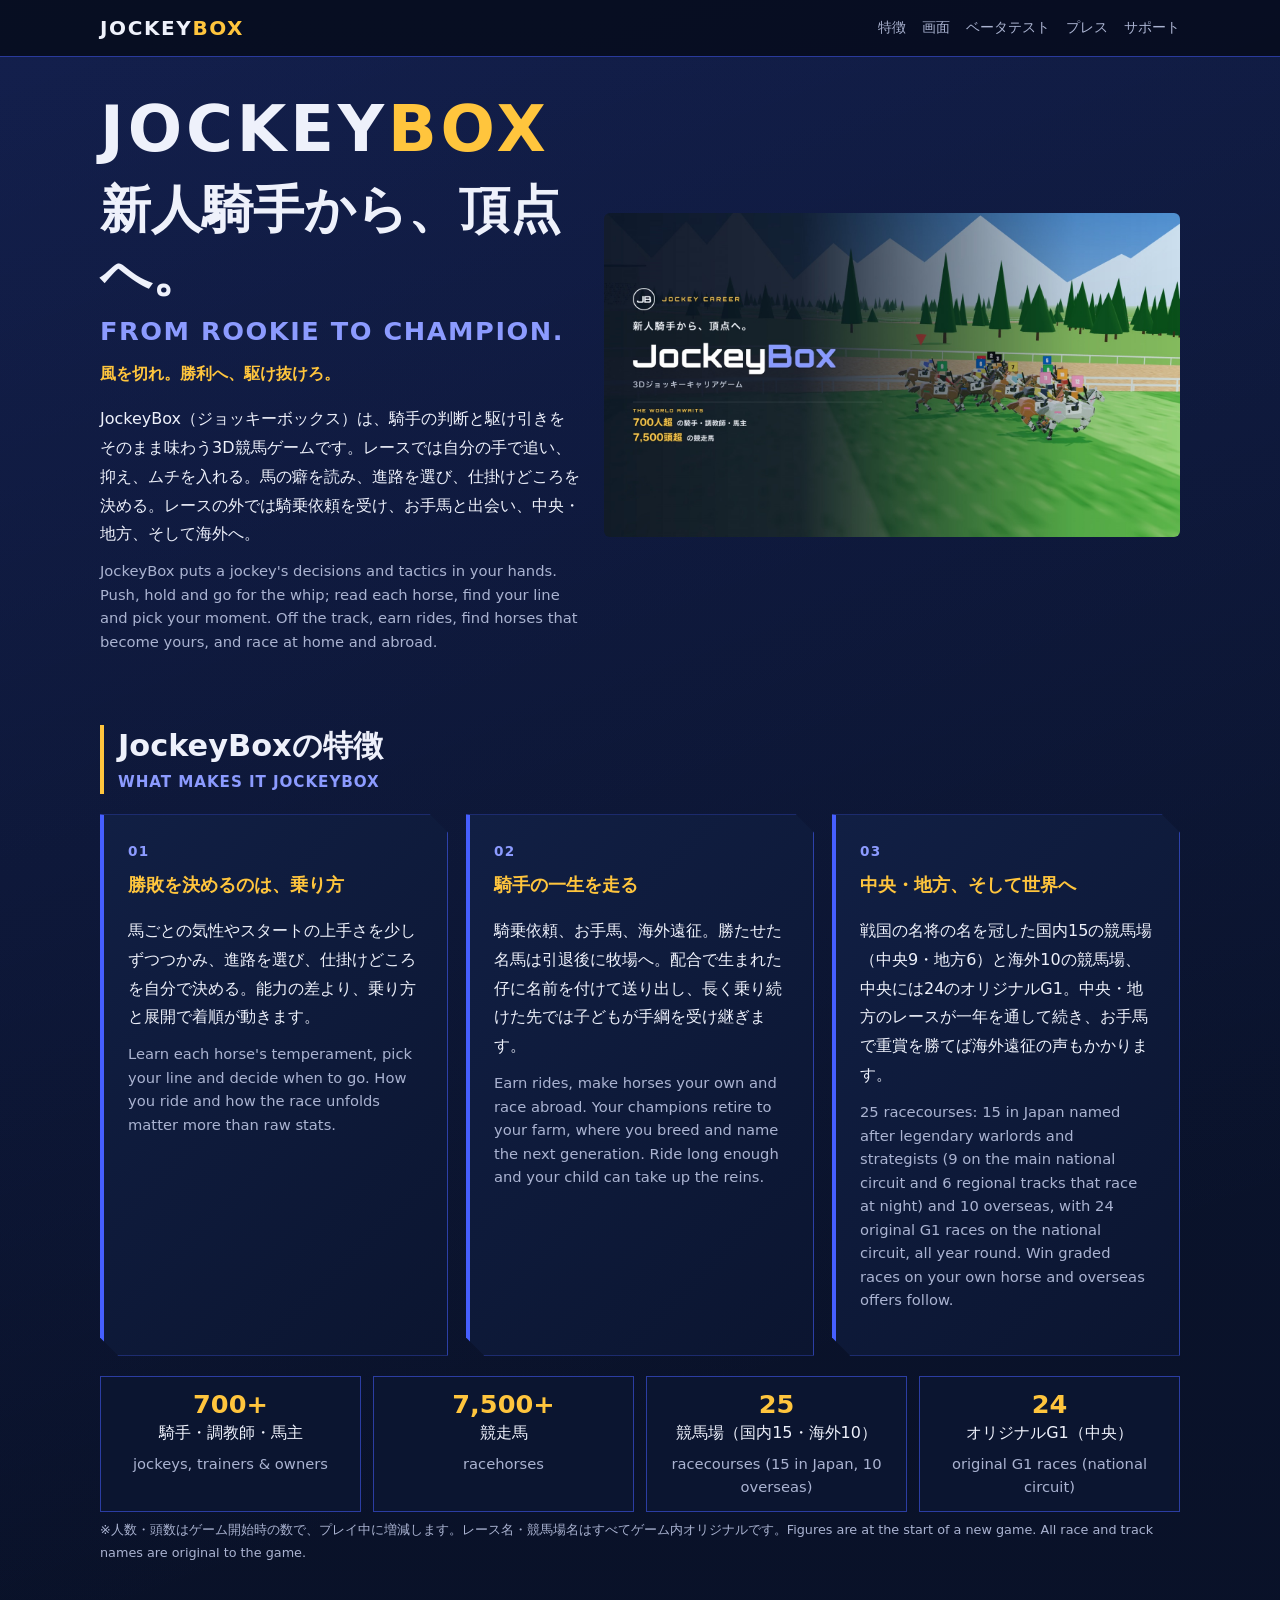
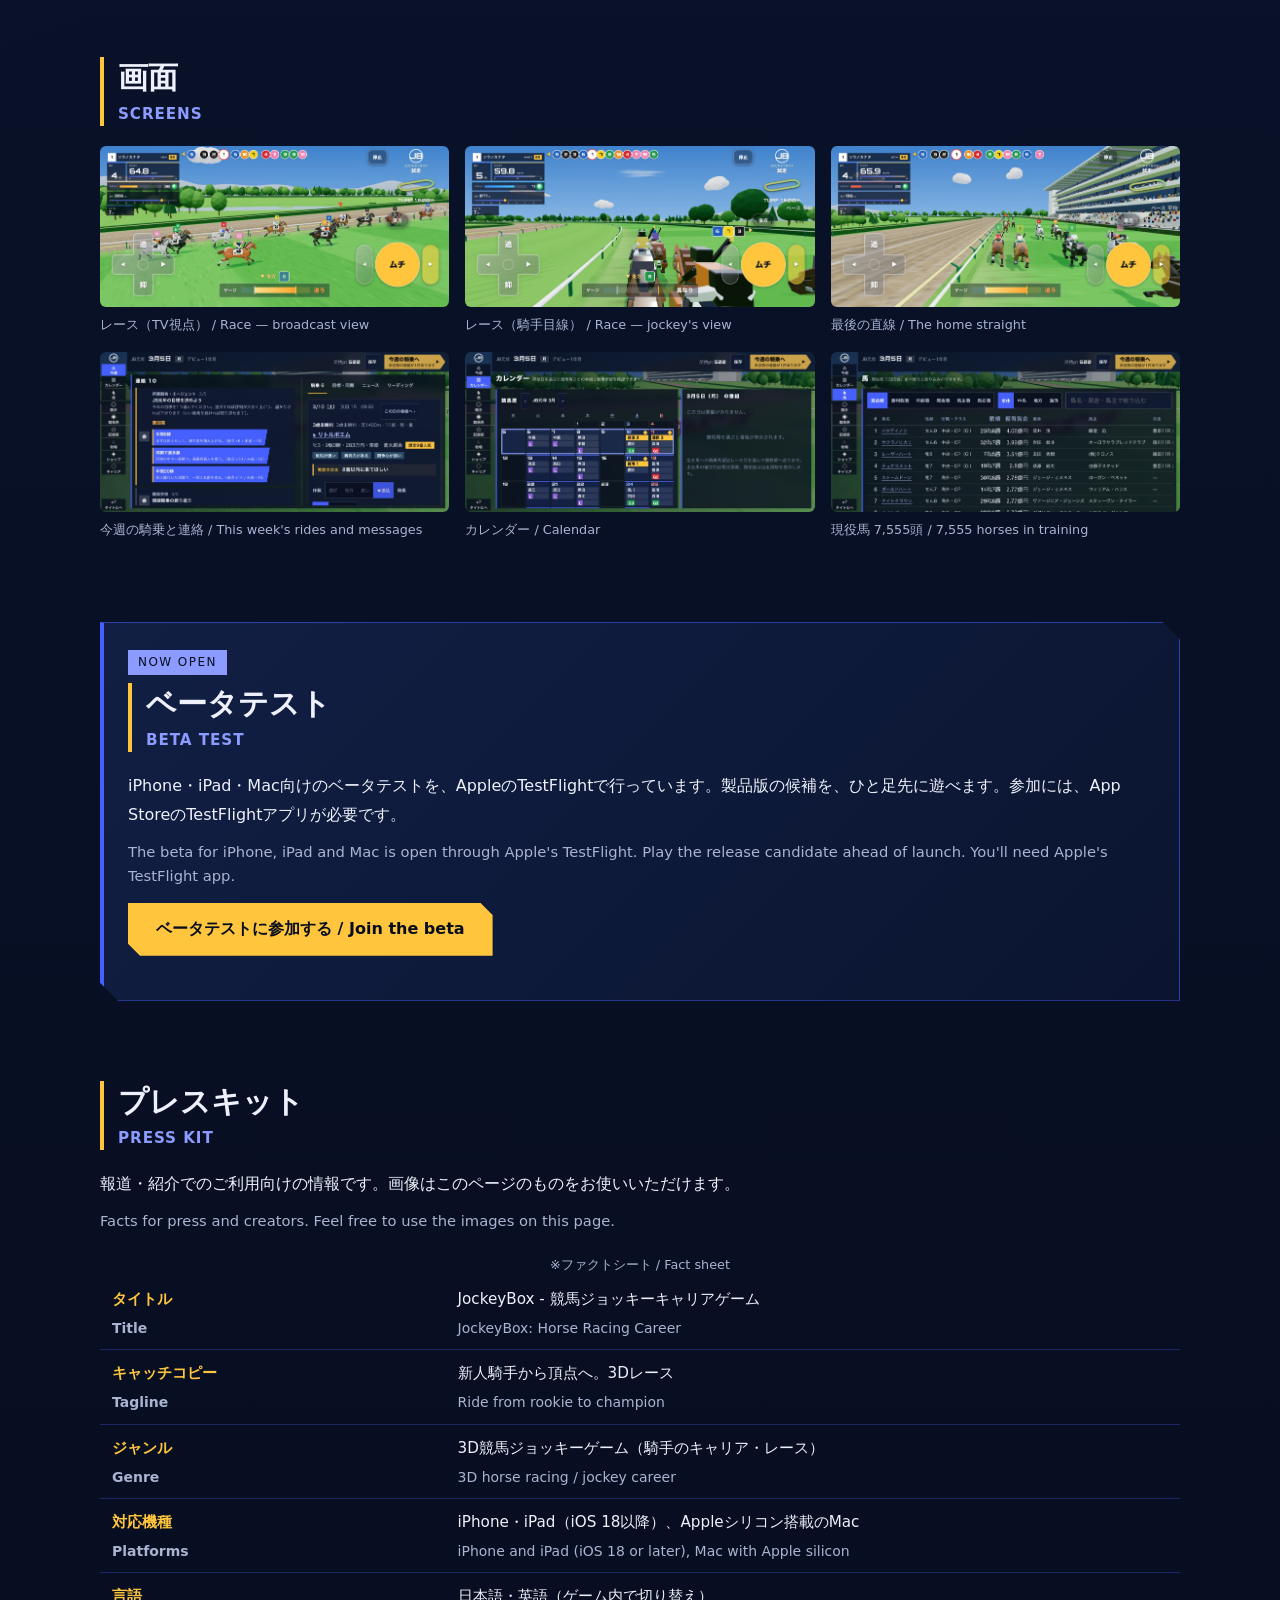
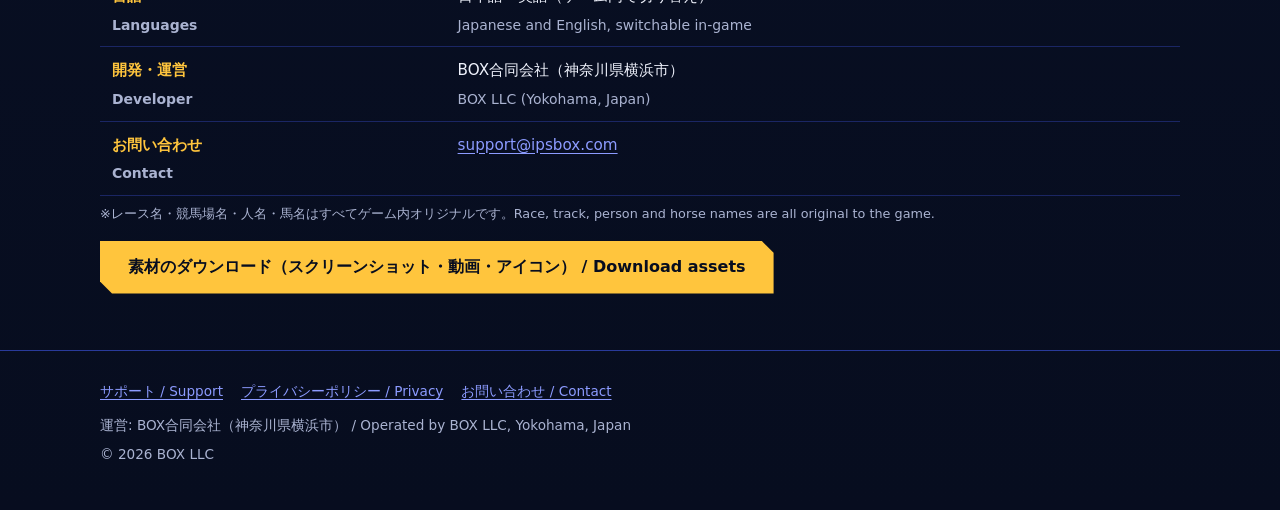
==== index.html @ 9fdb8ea8 "Top page: venue and G1 counts as on the press kit (15 in Japan + 10 overseas, 24 national G1), stats" ====
<!doctype html>
<html lang="ja">
<head>
<meta charset="utf-8">
<meta name="viewport" content="width=device-width, initial-scale=1">
<title>JockeyBox - 競馬ジョッキーキャリアゲーム｜新人騎手から頂点へ。</title>
<meta name="description" content="追う、抑える、ムチを入れる。騎手の判断と駆け引きをそのまま味わう3D競馬ジョッキーゲーム「JockeyBox」。中央・地方、そして海外へ。iPhone・iPad・Mac対応。">
<link rel="canonical" href="https://ipsbox-io.github.io/jockeybox-pages/">
<meta name="theme-color" content="#070d1f">
<link rel="icon" href="assets/icons/favicon.svg" type="image/svg+xml">
<!-- <link rel="apple-touch-icon" href="assets/icons/apple-touch-icon.png"> ← 180×180 を置いたらコメントを外す -->
<meta property="og:type" content="website">
<meta property="og:site_name" content="JockeyBox">
<meta property="og:title" content="JockeyBox - 新人騎手から、頂点へ。">
<meta property="og:description" content="追う、抑える、ムチを入れる。騎手の判断と駆け引きをそのまま味わう3D競馬ジョッキーゲーム。iPhone・iPad・Mac対応。">
<meta property="og:url" content="https://ipsbox-io.github.io/jockeybox-pages/">
<meta property="og:image" content="https://ipsbox-io.github.io/jockeybox-pages/assets/og/og-image.jpg">
<meta property="og:image:width" content="1200">
<meta property="og:image:height" content="630">
<meta property="og:image:alt" content="JockeyBox のロゴとレース画面">
<meta property="og:locale" content="ja_JP">
<meta property="og:locale:alternate" content="en_US">
<meta name="twitter:card" content="summary_large_image">
<link rel="stylesheet" href="assets/css/site.css">
</head>
<body>
<a class="skip" href="#main">本文へ / Skip to content</a>

<header class="site-header">
  <div class="wrap">
    <a class="brand" href="./">JOCKEY<span>BOX</span></a>
    <nav class="nav" aria-label="サイト内 / Site">
      <a href="#features">特徴</a>
      <a href="#screens">画面</a>
      <a href="#beta">ベータテスト</a>
      <a href="#press">プレス</a>
      <a href="support/">サポート</a>
    </nav>
  </div>
</header>

<main id="main">

<section class="hero" aria-labelledby="hero-title">
  <div class="wrap hero-grid">
    <div>
      <p class="logo" aria-hidden="true">JOCKEY<span>BOX</span></p>
      <h1 id="hero-title">新人騎手から、頂点へ。<span class="en">From rookie to champion.</span></h1>
      <p class="sub">風を切れ。勝利へ、駆け抜けろ。</p>
      <p class="lead">JockeyBox（ジョッキーボックス）は、騎手の判断と駆け引きをそのまま味わう3D競馬ゲームです。レースでは自分の手で追い、抑え、ムチを入れる。馬の癖を読み、進路を選び、仕掛けどころを決める。レースの外では騎乗依頼を受け、お手馬と出会い、中央・地方、そして海外へ。</p>
      <p class="lead en" lang="en">JockeyBox puts a jockey's decisions and tactics in your hands. Push, hold and go for the whip; read each horse, find your line and pick your moment. Off the track, earn rides, find horses that become yours, and race at home and abroad.</p>
    </div>
    <figure>
      <img src="assets/images/hero.jpg" alt="JockeyBox のロゴと、馬群がコーナーを回るレース画面" width="1600" height="900" style="width:100%;height:auto;display:block;border-radius:6px">
    </figure>
  </div>
</section>

<section id="features" aria-labelledby="features-title">
  <div class="wrap">
    <h2 id="features-title">JockeyBoxの特徴<span class="en">What makes it JockeyBox</span></h2>
    <div class="features">
      <article class="plate">
        <span class="num">01</span>
        <h3>勝敗を決めるのは、乗り方</h3>
        <p>馬ごとの気性やスタートの上手さを少しずつつかみ、進路を選び、仕掛けどころを自分で決める。能力の差より、乗り方と展開で着順が動きます。</p>
        <p class="en" lang="en">Learn each horse's temperament, pick your line and decide when to go. How you ride and how the race unfolds matter more than raw stats.</p>
      </article>
      <article class="plate">
        <span class="num">02</span>
        <h3>騎手の一生を走る</h3>
        <p>騎乗依頼、お手馬、海外遠征。勝たせた名馬は引退後に牧場へ。配合で生まれた仔に名前を付けて送り出し、長く乗り続けた先では子どもが手綱を受け継ぎます。</p>
        <p class="en" lang="en">Earn rides, make horses your own and race abroad. Your champions retire to your farm, where you breed and name the next generation. Ride long enough and your child can take up the reins.</p>
      </article>
      <article class="plate">
        <span class="num">03</span>
        <h3>中央・地方、そして世界へ</h3>
        <p>戦国の名将の名を冠した国内15の競馬場（中央9・地方6）と海外10の競馬場、中央には24のオリジナルG1。中央・地方のレースが一年を通して続き、お手馬で重賞を勝てば海外遠征の声もかかります。</p>
        <p class="en" lang="en">25 racecourses: 15 in Japan named after legendary warlords and strategists (9 on the main national circuit and 6 regional tracks that race at night) and 10 overseas, with 24 original G1 races on the national circuit, all year round. Win graded races on your own horse and overseas offers follow.</p>
      </article>
    </div>
    <ul class="stats" aria-label="ゲーム開始時の世界の規模 / Starting world size">
      <li><b>700+</b>騎手・調教師・馬主<small class="en" lang="en">jockeys, trainers &amp; owners</small></li>
      <li><b>7,500+</b>競走馬<small class="en" lang="en">racehorses</small></li>
      <li><b>25</b>競馬場（国内15・海外10）<small class="en" lang="en">racecourses (15 in Japan, 10 overseas)</small></li>
      <li><b>24</b>オリジナルG1（中央）<small class="en" lang="en">original G1 races (national circuit)</small></li>
    </ul>
    <p class="dev-note">人数・頭数はゲーム開始時の数で、プレイ中に増減します。レース名・競馬場名はすべてゲーム内オリジナルです。<span lang="en">Figures are at the start of a new game. All race and track names are original to the game.</span></p>
  </div>
</section>

<section id="screens" aria-labelledby="screens-title">
  <div class="wrap">
    <h2 id="screens-title">画面<span class="en">Screens</span></h2>
    <div class="shots">
      <figure>
        <img src="assets/images/screenshots/01-race-tv.jpg" alt="レース（TV視点）" loading="lazy" width="1434" height="660" style="width:100%;height:auto;display:block;border-radius:6px">
        <figcaption>レース（TV視点）<span lang="en"> / Race — broadcast view</span></figcaption>
      </figure>
      <figure>
        <img src="assets/images/screenshots/02-race-pov.jpg" alt="レース（騎手目線）" loading="lazy" width="1434" height="660" style="width:100%;height:auto;display:block;border-radius:6px">
        <figcaption>レース（騎手目線）<span lang="en"> / Race — jockey's view</span></figcaption>
      </figure>
      <figure>
        <img src="assets/images/screenshots/03-straight.jpg" alt="最後の直線" loading="lazy" width="1434" height="660" style="width:100%;height:auto;display:block;border-radius:6px">
        <figcaption>最後の直線<span lang="en"> / The home straight</span></figcaption>
      </figure>
      <figure>
        <img src="assets/images/screenshots/04-home.jpg" alt="今週の騎乗と連絡" loading="lazy" width="1434" height="660" style="width:100%;height:auto;display:block;border-radius:6px">
        <figcaption>今週の騎乗と連絡<span lang="en"> / This week's rides and messages</span></figcaption>
      </figure>
      <figure>
        <img src="assets/images/screenshots/05-calendar.jpg" alt="カレンダー" loading="lazy" width="1434" height="660" style="width:100%;height:auto;display:block;border-radius:6px">
        <figcaption>カレンダー<span lang="en"> / Calendar</span></figcaption>
      </figure>
      <figure>
        <img src="assets/images/screenshots/06-horses.jpg" alt="現役馬 7,555頭" loading="lazy" width="1434" height="660" style="width:100%;height:auto;display:block;border-radius:6px">
        <figcaption>現役馬 7,555頭<span lang="en"> / 7,555 horses in training</span></figcaption>
      </figure>
    </div>
  </div>
</section>

<section id="beta" aria-labelledby="beta-title">
  <div class="wrap">
    <div class="plate">
      <span class="status">NOW OPEN</span>
      <h2 id="beta-title">ベータテスト<span class="en">Beta test</span></h2>
      <p>iPhone・iPad・Mac向けのベータテストを、AppleのTestFlightで行っています。製品版の候補を、ひと足先に遊べます。参加には、App StoreのTestFlightアプリが必要です。</p>
      <p class="en" lang="en">The beta for iPhone, iPad and Mac is open through Apple's TestFlight. Play the release candidate ahead of launch. You'll need Apple's TestFlight app.</p>
      <p><a class="btn" href="https://testflight.apple.com/join/hPemapZt">ベータテストに参加する / Join the beta</a></p>
    </div>
  </div>
</section>

<section id="press" aria-labelledby="press-title">
  <div class="wrap">
    <h2 id="press-title">プレスキット<span class="en">Press kit</span></h2>
    <p>報道・紹介でのご利用向けの情報です。画像はこのページのものをお使いいただけます。</p>
    <p class="en" lang="en">Facts for press and creators. Feel free to use the images on this page.</p>

    <div class="table-wrap">
      <table>
        <caption class="dev-note">ファクトシート / Fact sheet</caption>
        <tbody>
          <tr><th scope="row">タイトル<span class="en" lang="en">Title</span></th><td>JockeyBox - 競馬ジョッキーキャリアゲーム<span class="en" lang="en">JockeyBox: Horse Racing Career</span></td></tr>
          <tr><th scope="row">キャッチコピー<span class="en" lang="en">Tagline</span></th><td>新人騎手から頂点へ。3Dレース<span class="en" lang="en">Ride from rookie to champion</span></td></tr>
          <tr><th scope="row">ジャンル<span class="en" lang="en">Genre</span></th><td>3D競馬ジョッキーゲーム（騎手のキャリア・レース）<span class="en" lang="en">3D horse racing / jockey career</span></td></tr>
          <tr><th scope="row">対応機種<span class="en" lang="en">Platforms</span></th><td>iPhone・iPad（iOS 18以降）、Appleシリコン搭載のMac<span class="en" lang="en">iPhone and iPad (iOS 18 or later), Mac with Apple silicon</span></td></tr>
          <tr><th scope="row">言語<span class="en" lang="en">Languages</span></th><td>日本語・英語（ゲーム内で切り替え）<span class="en" lang="en">Japanese and English, switchable in-game</span></td></tr>
          <tr><th scope="row">開発・運営<span class="en" lang="en">Developer</span></th><td>BOX合同会社（神奈川県横浜市）<span class="en" lang="en">BOX LLC (Yokohama, Japan)</span></td></tr>
          <tr><th scope="row">お問い合わせ<span class="en" lang="en">Contact</span></th><td><a href="mailto:support@ipsbox.com">support@ipsbox.com</a></td></tr>
        </tbody>
      </table>
    </div>

    <p class="dev-note">レース名・競馬場名・人名・馬名はすべてゲーム内オリジナルです。<span lang="en">Race, track, person and horse names are all original to the game.</span></p>
    <p><a class="btn" href="press/">素材のダウンロード（スクリーンショット・動画・アイコン） / Download assets</a></p>
  </div>
</section>

</main>

<footer class="site-footer">
  <div class="wrap">
    <nav aria-label="フッター / Footer">
      <a href="support/">サポート / Support</a>
      <a href="privacy/">プライバシーポリシー / Privacy</a>
      <a href="mailto:support@ipsbox.com">お問い合わせ / Contact</a>
    </nav>
    <p>運営: BOX合同会社（神奈川県横浜市） / Operated by BOX LLC, Yokohama, Japan</p>
    <p>© 2026 BOX LLC</p>
  </div>
</footer>
</body>
</html>
---- assets/css/site.css ----
/* JockeyBox site — 共通CSS
   見た目: BB feedback-jockeybox-unified-look（紺の斜め切りプレート／BOX Blue #465FFF／金 #FFC53D／数字は Orbitron／背景は実際の3Dレース画面）
   外部フォント・CDNは使わない。Orbitron は端末に入っていれば使い、無ければ下のフォールバック。
   ※自前でフォントを配信する場合は assets/fonts/ に置き、下の @font-face に url() を足す（assets/README.md 参照）。 */

@font-face {
  font-family: "JB Orbitron";
  src: local("Orbitron"), local("Orbitron-Bold");
  font-weight: 400 900;
  font-display: swap;
}

:root {
  --navy-950: #070d1f;
  --navy-900: #0b1530;
  --navy-800: #111f44;
  --navy-700: #1a2b5c;
  --blue: #465fff;
  --blue-soft: #8c9bff;
  --gold: #ffc53d;
  --gold-deep: #e0a512;
  --text: #eef1fb;
  --muted: #aab3d1;
  --line: rgba(70, 95, 255, 0.55);
  --cut: 18px;
  --radius: 4px;
  --max: 1080px;
  --font-body: system-ui, -apple-system, "Hiragino Sans", "Hiragino Kaku Gothic ProN", "Noto Sans JP", "Yu Gothic", Meiryo, sans-serif;
  --font-num: "JB Orbitron", "Orbitron", "Eurostile", "Bank Gothic", var(--font-body);
}

* { box-sizing: border-box; }

html { -webkit-text-size-adjust: 100%; scroll-behavior: smooth; }

body {
  margin: 0;
  background: var(--navy-950);
  background-image:
    linear-gradient(160deg, rgba(70, 95, 255, 0.14), transparent 40%),
    linear-gradient(0deg, var(--navy-950), var(--navy-900));
  color: var(--text);
  font-family: var(--font-body);
  font-size: 16px;
  line-height: 1.8;
}

img, video { max-width: 100%; height: auto; display: block; }

a { color: var(--blue-soft); text-underline-offset: 3px; }
a:hover { color: var(--gold); }
a:focus-visible, .btn:focus-visible { outline: 3px solid var(--gold); outline-offset: 3px; }

.skip { position: absolute; left: -9999px; top: 0; }
.skip:focus { left: 8px; top: 8px; z-index: 10; background: var(--gold); color: var(--navy-950); padding: 6px 12px; }

.wrap { width: min(100% - 32px, var(--max)); margin-inline: auto; }

/* 英語の併記 */
.en { display: block; color: var(--muted); font-size: 0.92em; line-height: 1.6; margin-top: 0.25em; }
h1 .en, h2 .en, h3 .en { font-family: var(--font-num); letter-spacing: 0.06em; font-weight: 600; font-size: 0.5em; color: var(--blue-soft); text-transform: uppercase; }
p.en { margin-top: -0.4em; }
.lead.en { margin-top: 10px; }

/* ヘッダー */
.site-header {
  position: sticky; top: 0; z-index: 5;
  background: rgba(7, 13, 31, 0.9);
  border-bottom: 1px solid var(--line);
}
.site-header .wrap { display: flex; align-items: center; justify-content: space-between; gap: 12px; min-height: 56px; flex-wrap: wrap; }
.brand { font-family: var(--font-num); font-weight: 800; font-size: 1.25rem; letter-spacing: 0.08em; color: var(--text); text-decoration: none; }
.brand span { color: var(--gold); }
.nav { display: flex; gap: 4px 16px; flex-wrap: wrap; font-size: 0.9rem; }
.nav a { color: var(--muted); text-decoration: none; }
.nav a:hover, .nav a[aria-current="page"] { color: var(--gold); }

/* 斜め切りプレート（紺＋青の縁） */
.plate {
  position: relative;
  background: linear-gradient(135deg, var(--navy-800), var(--navy-900));
  border: 1px solid var(--line);
  border-left: 4px solid var(--blue);
  clip-path: polygon(0 0, calc(100% - var(--cut)) 0, 100% var(--cut), 100% 100%, var(--cut) 100%, 0 calc(100% - var(--cut)));
  padding: 24px 24px 28px;
}

/* ヒーロー */
.hero { position: relative; padding: 40px 0 32px; overflow: hidden; }
.hero-grid { display: grid; gap: 24px; align-items: center; grid-template-columns: 1fr; }
@media (min-width: 860px) { .hero-grid { grid-template-columns: 5fr 6fr; } }
.hero h1 { margin: 0 0 8px; font-size: clamp(2rem, 6vw, 3.2rem); line-height: 1.25; }
.hero .logo { font-family: var(--font-num); font-weight: 900; font-size: clamp(2.4rem, 9vw, 4rem); letter-spacing: 0.06em; line-height: 1; margin: 0 0 16px; }
.hero .logo span { color: var(--gold); }
.hero .sub { color: var(--gold); font-weight: 700; margin: 0; }
.lead { margin: 16px 0 0; }

/* 素材の置き場所（ファイルが無い間は枠だけ出す） */
.media-slot {
  position: relative;
  aspect-ratio: 16 / 9;
  width: 100%;
  background:
    repeating-linear-gradient(135deg, rgba(70, 95, 255, 0.08) 0 12px, transparent 12px 24px),
    var(--navy-800);
  border: 1px dashed var(--line);
  display: flex; align-items: center; justify-content: center;
  color: var(--muted); font-size: 0.85rem; text-align: center; padding: 12px;
  overflow: hidden;
}
.media-slot.tall { aspect-ratio: 19.5 / 9; }
.media-slot.square { aspect-ratio: 1 / 1; max-width: 160px; }
.media-slot video, .media-slot img { position: absolute; inset: 0; width: 100%; height: 100%; object-fit: cover; }

figure { margin: 0; }
figcaption, .dev-note { font-size: 0.8rem; color: var(--muted); margin-top: 6px; }
.dev-note::before { content: "※"; }

/* セクション */
section { padding: 40px 0; }
h2 { font-size: clamp(1.4rem, 4vw, 1.9rem); margin: 0 0 20px; padding-left: 14px; border-left: 4px solid var(--gold); line-height: 1.35; }
h3 { font-size: 1.15rem; margin: 0 0 8px; color: var(--gold); }

.features { display: grid; gap: 18px; grid-template-columns: 1fr; }
@media (min-width: 760px) { .features { grid-template-columns: repeat(3, 1fr); } }
.features .num { font-family: var(--font-num); color: var(--blue-soft); font-weight: 800; font-size: 0.85rem; letter-spacing: 0.1em; display: block; margin-bottom: 4px; }

.stats { display: grid; gap: 12px; grid-template-columns: repeat(auto-fit, minmax(150px, 1fr)); margin: 20px 0 0; padding: 0; list-style: none; }
.stats li { background: var(--navy-900); border: 1px solid var(--line); padding: 12px; text-align: center; }
.stats b { display: block; font-family: var(--font-num); font-size: 1.6rem; color: var(--gold); line-height: 1.2; }
.stats small { color: var(--muted); }

.shots { display: grid; gap: 16px; grid-template-columns: 1fr; }
@media (min-width: 640px) { .shots { grid-template-columns: repeat(2, 1fr); } }
@media (min-width: 960px) { .shots { grid-template-columns: repeat(3, 1fr); } }

/* ボタン */
.btn {
  display: inline-block; text-decoration: none; font-weight: 700;
  padding: 12px 28px; color: var(--navy-950); background: var(--gold);
  clip-path: polygon(0 0, calc(100% - 12px) 0, 100% 12px, 100% 100%, 12px 100%, 0 calc(100% - 12px));
}
.btn:hover { background: #ffd56e; color: var(--navy-950); }
.btn[aria-disabled="true"] { background: var(--navy-700); color: var(--muted); cursor: default; }
.status { display: inline-block; font-family: var(--font-num); font-size: 0.75rem; letter-spacing: 0.12em; color: var(--navy-950); background: var(--blue-soft); padding: 2px 10px; margin-bottom: 8px; }

/* 表 */
.table-wrap { overflow-x: auto; }
table { width: 100%; border-collapse: collapse; font-size: 0.95rem; }
th, td { text-align: left; vertical-align: top; padding: 10px 12px; border-bottom: 1px solid rgba(70, 95, 255, 0.3); }
th { width: 32%; color: var(--gold); font-weight: 700; white-space: nowrap; }
@media (max-width: 520px) { th { white-space: normal; width: 38%; } }

/* 本文ページ（サポート・プライバシー） */
.doc { padding: 32px 0 48px; }
.doc h1 { font-size: clamp(1.6rem, 5vw, 2.2rem); margin: 0 0 8px; }
.doc h2 { margin-top: 36px; font-size: 1.3rem; }
.doc dl dt { font-weight: 700; color: var(--gold); margin-top: 18px; }
.doc dl dd { margin: 4px 0 0; }
.doc ol, .doc ul { padding-left: 1.4em; }
.meta { color: var(--muted); font-size: 0.85rem; }

/* フッター */
.site-footer { border-top: 1px solid var(--line); padding: 28px 0 40px; color: var(--muted); font-size: 0.85rem; }
.site-footer nav { display: flex; gap: 8px 18px; flex-wrap: wrap; margin-bottom: 10px; }
.site-footer p { margin: 4px 0; }

@media (prefers-reduced-motion: reduce) { html { scroll-behavior: auto; } }
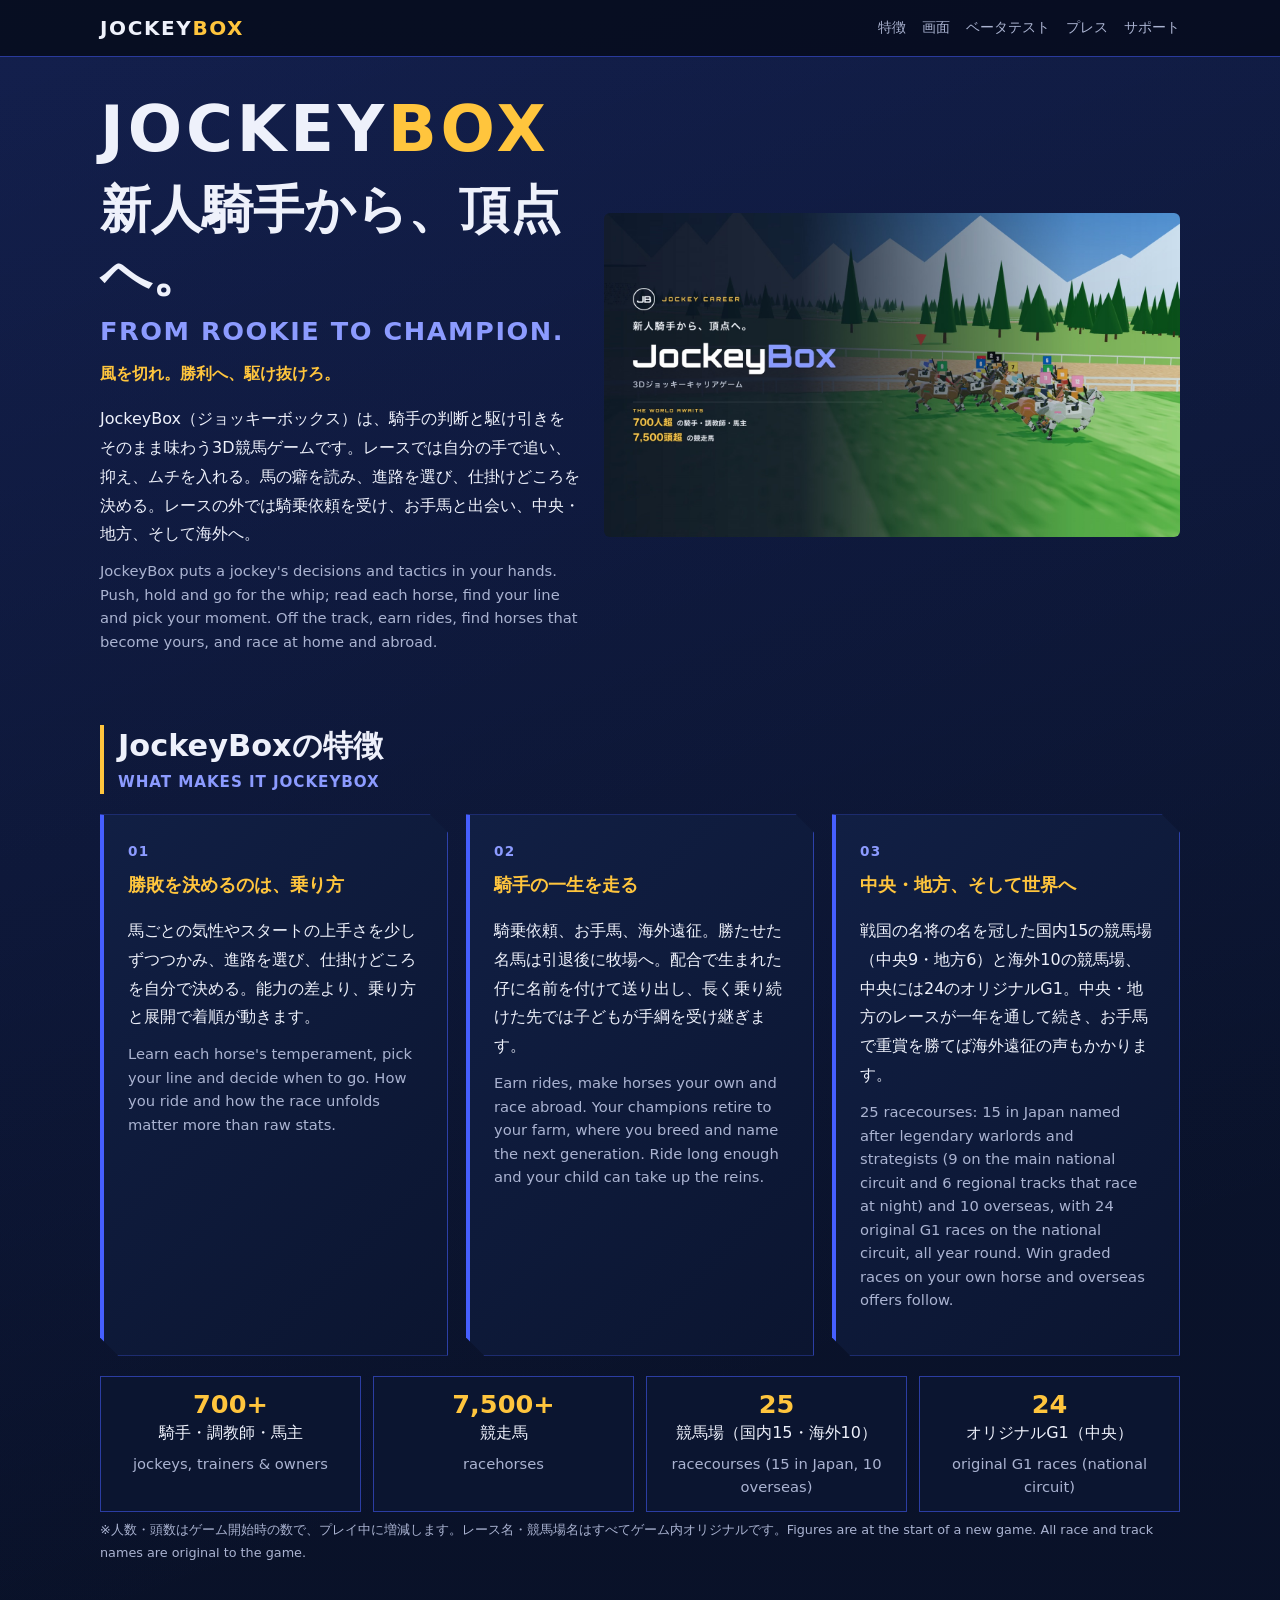
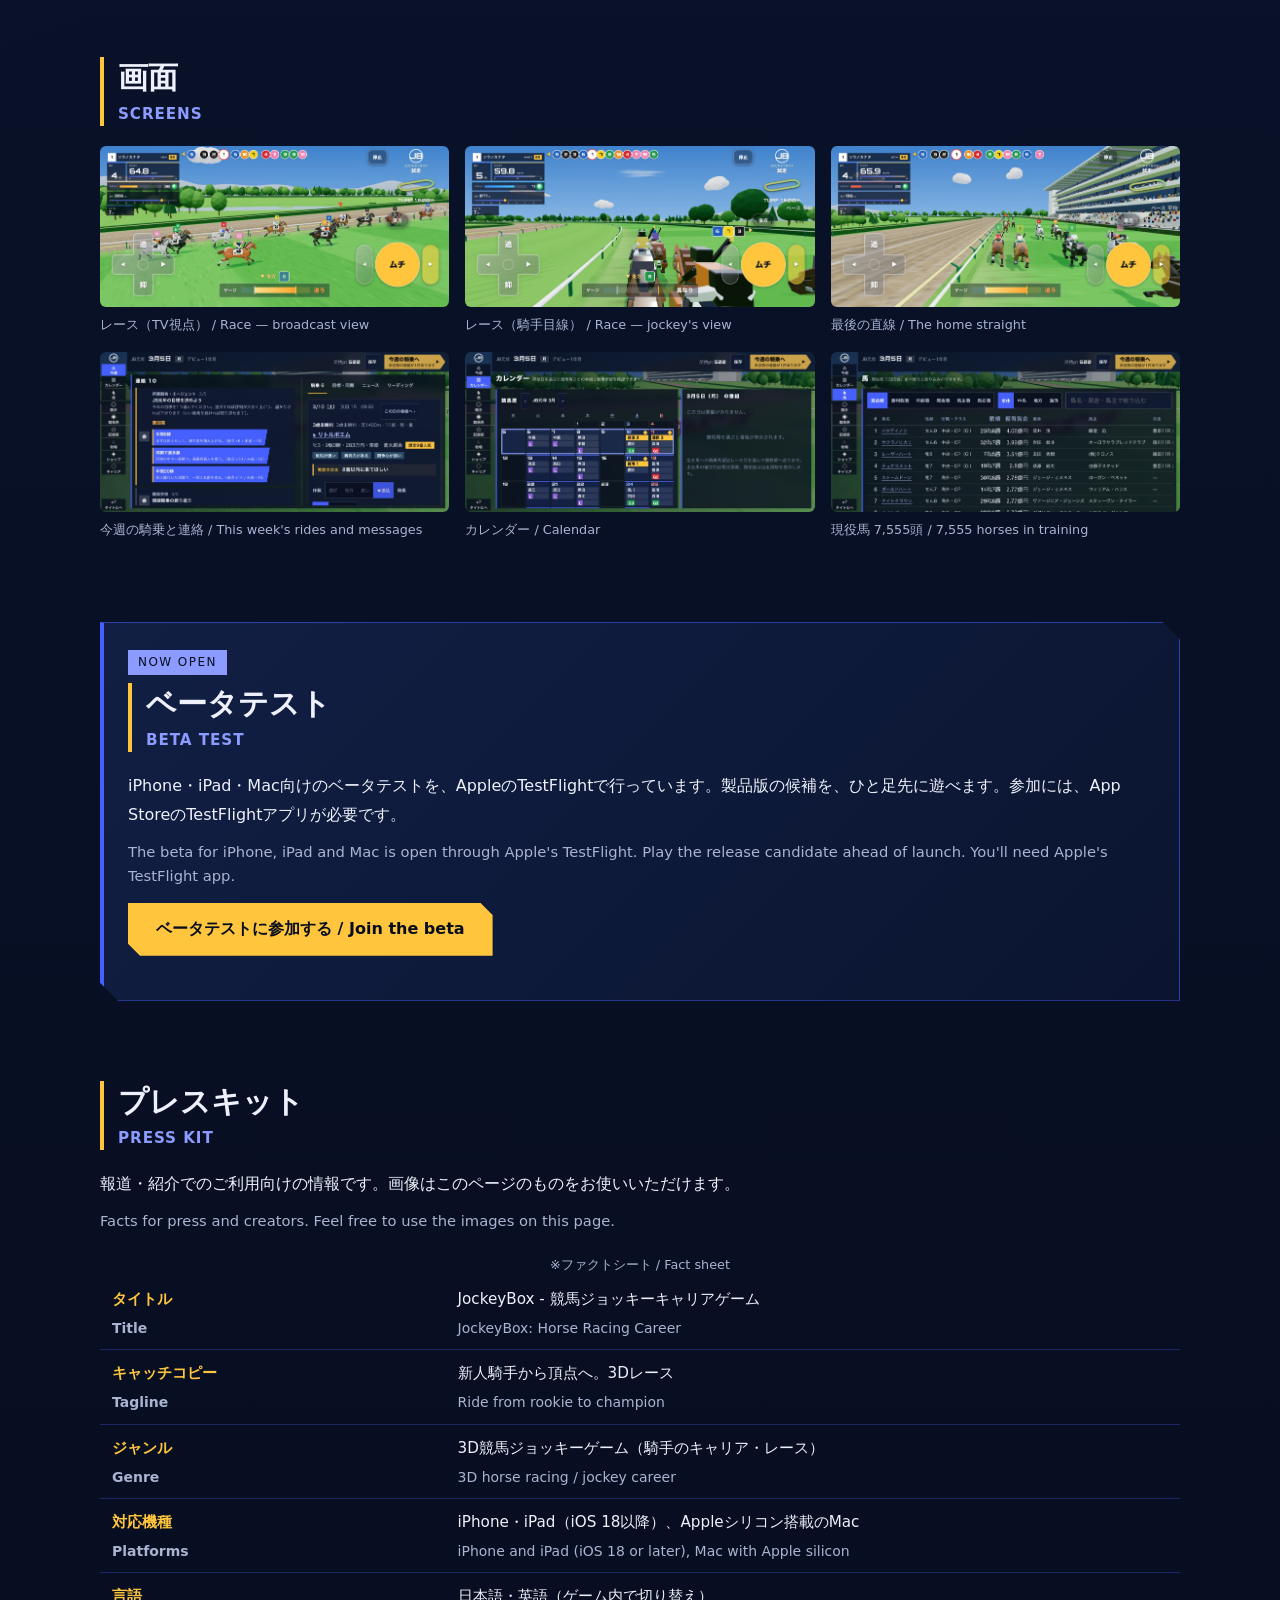
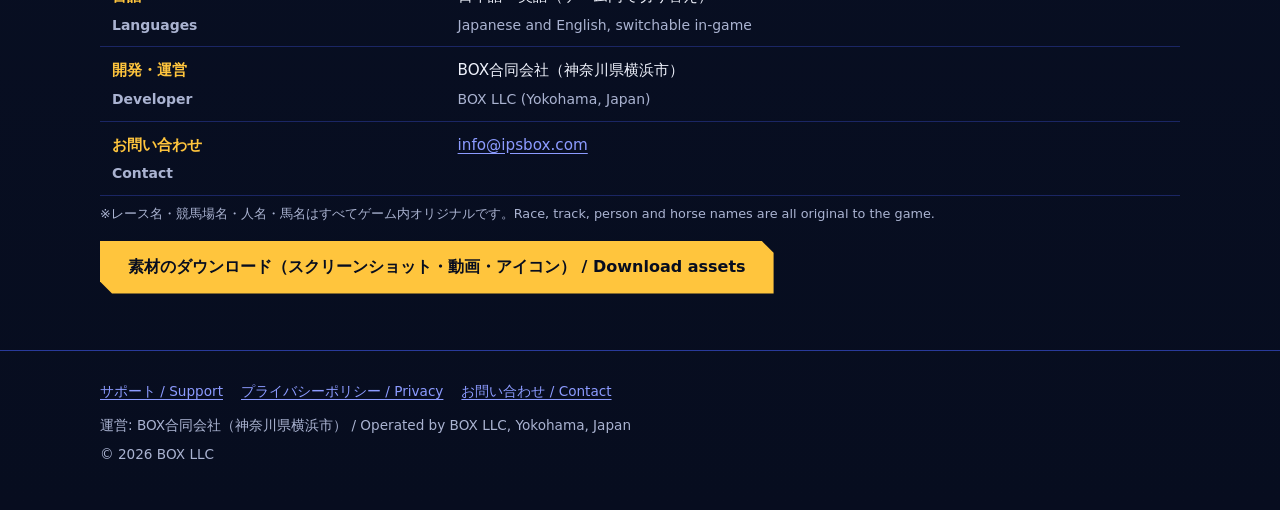
==== commit 82bd5714: "お問い合わせを info@ipsbox.com にそろえる（トップ・サポート・プライバシー・プレス）・プレスに担当と電話を足す（本人 2026-10-31） Co-Authored-By: Claud" ====
--- a/index.html
+++ b/index.html
@@ -149,7 +149,7 @@
           <tr><th scope="row">対応機種<span class="en" lang="en">Platforms</span></th><td>iPhone・iPad（iOS 18以降）、Appleシリコン搭載のMac<span class="en" lang="en">iPhone and iPad (iOS 18 or later), Mac with Apple silicon</span></td></tr>
           <tr><th scope="row">言語<span class="en" lang="en">Languages</span></th><td>日本語・英語（ゲーム内で切り替え）<span class="en" lang="en">Japanese and English, switchable in-game</span></td></tr>
           <tr><th scope="row">開発・運営<span class="en" lang="en">Developer</span></th><td>BOX合同会社（神奈川県横浜市）<span class="en" lang="en">BOX LLC (Yokohama, Japan)</span></td></tr>
-          <tr><th scope="row">お問い合わせ<span class="en" lang="en">Contact</span></th><td><a href="mailto:support@ipsbox.com">support@ipsbox.com</a></td></tr>
+          <tr><th scope="row">お問い合わせ<span class="en" lang="en">Contact</span></th><td><a href="mailto:info@ipsbox.com">info@ipsbox.com</a></td></tr>
         </tbody>
       </table>
     </div>
@@ -166,7 +166,7 @@
     <nav aria-label="フッター / Footer">
       <a href="support/">サポート / Support</a>
       <a href="privacy/">プライバシーポリシー / Privacy</a>
-      <a href="mailto:support@ipsbox.com">お問い合わせ / Contact</a>
+      <a href="mailto:info@ipsbox.com">お問い合わせ / Contact</a>
     </nav>
     <p>運営: BOX合同会社（神奈川県横浜市） / Operated by BOX LLC, Yokohama, Japan</p>
     <p>© 2026 BOX LLC</p>
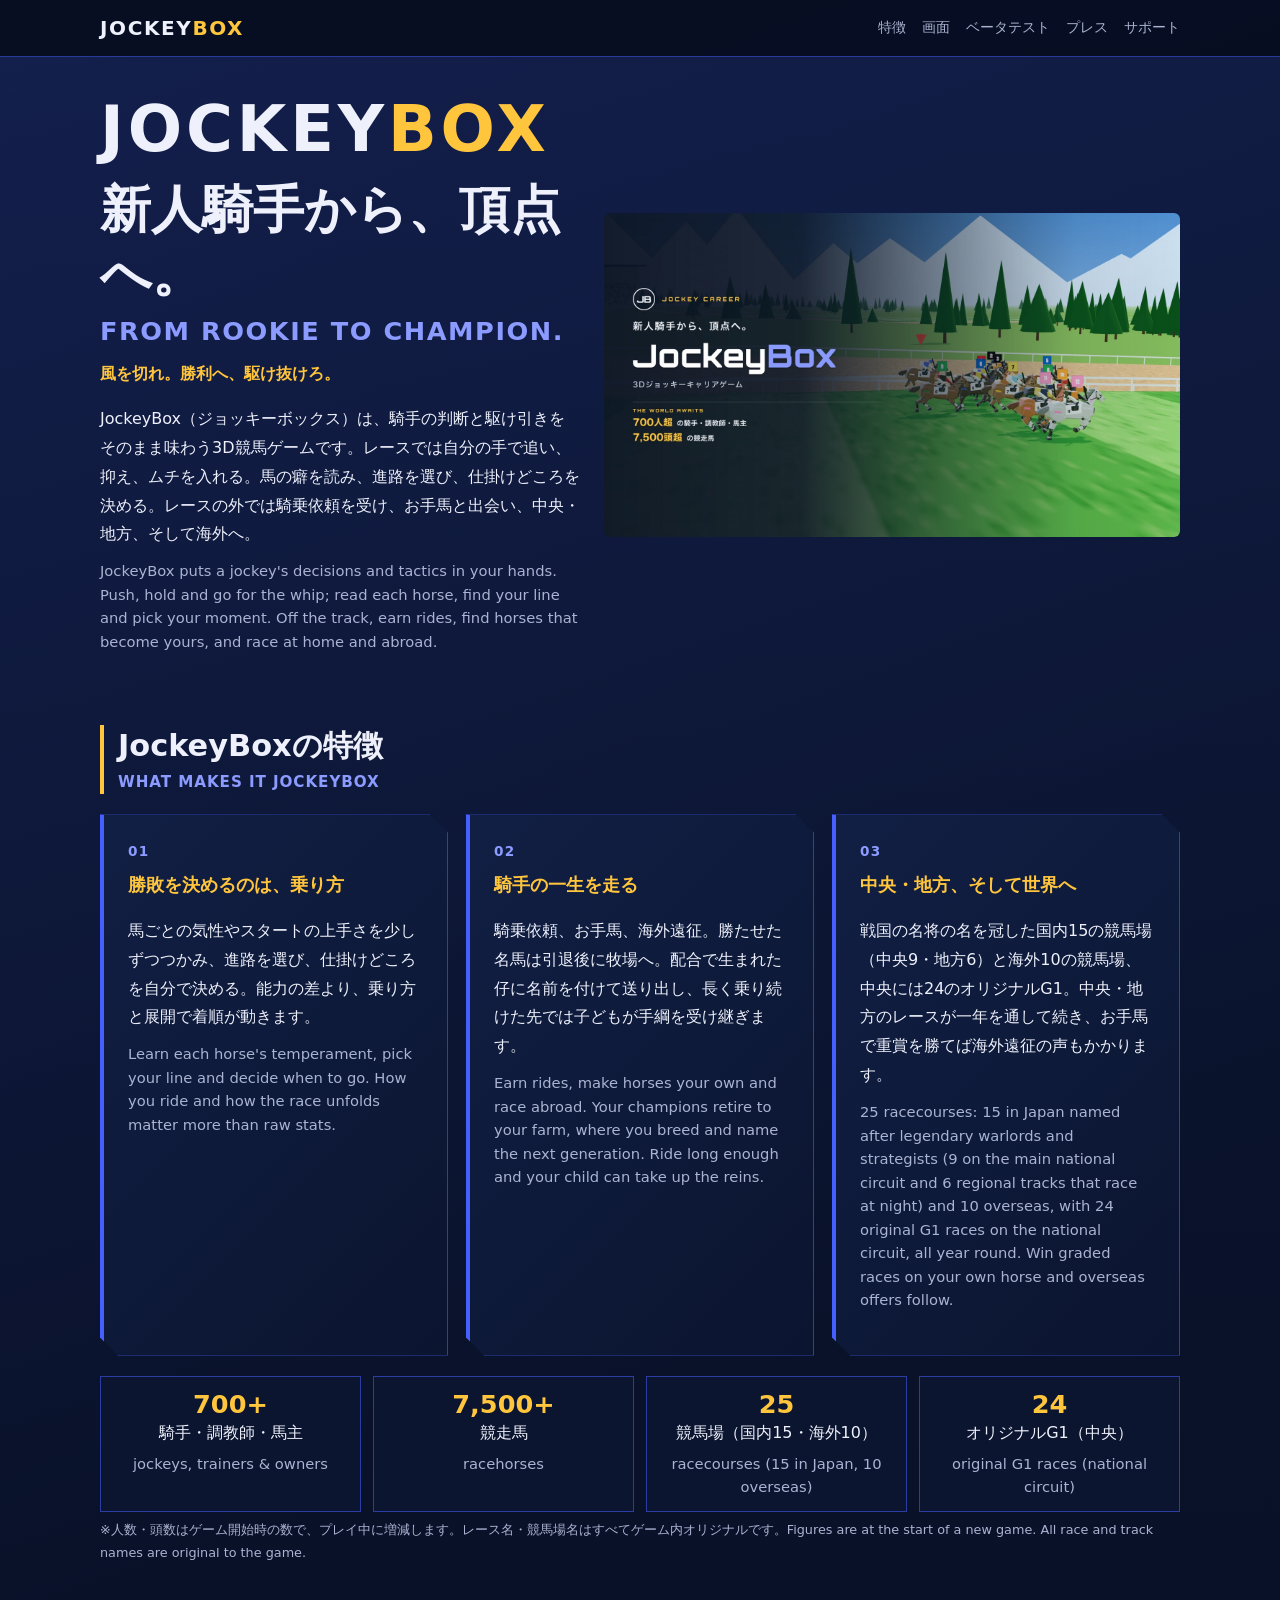
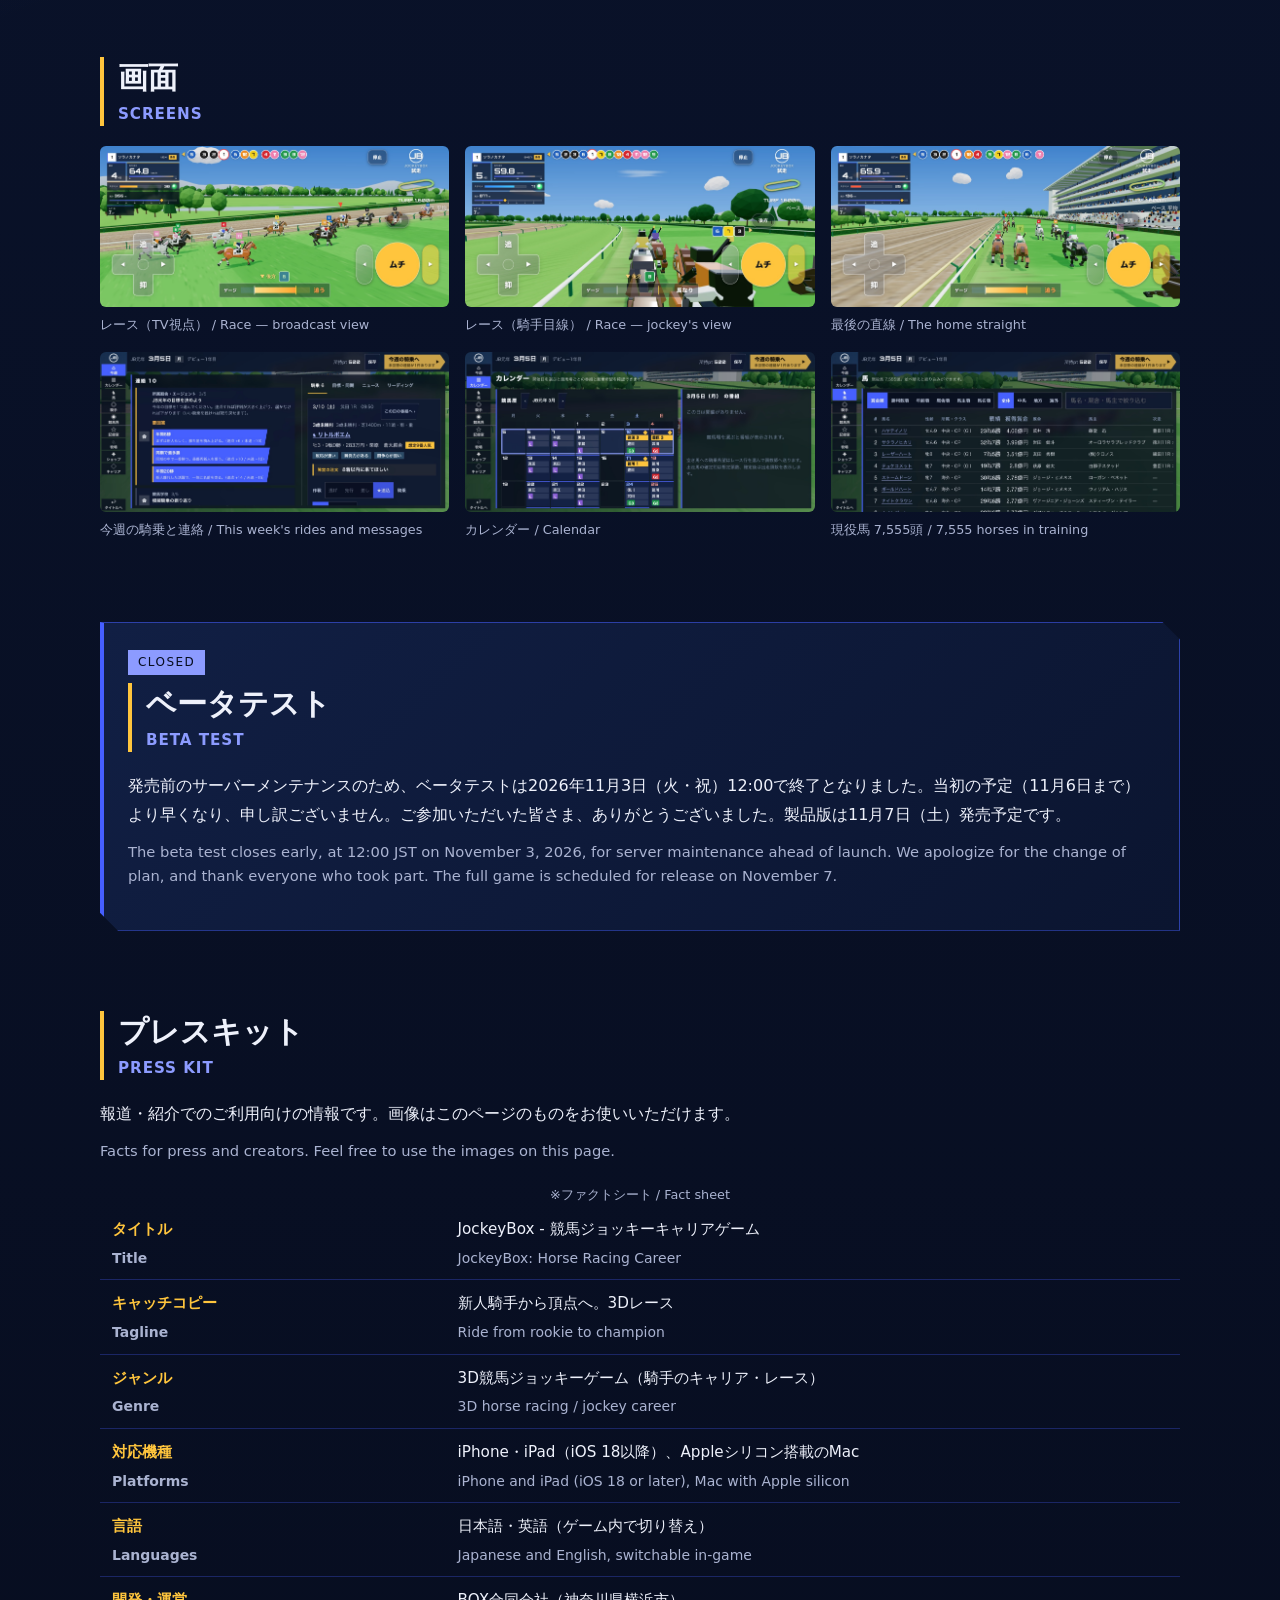
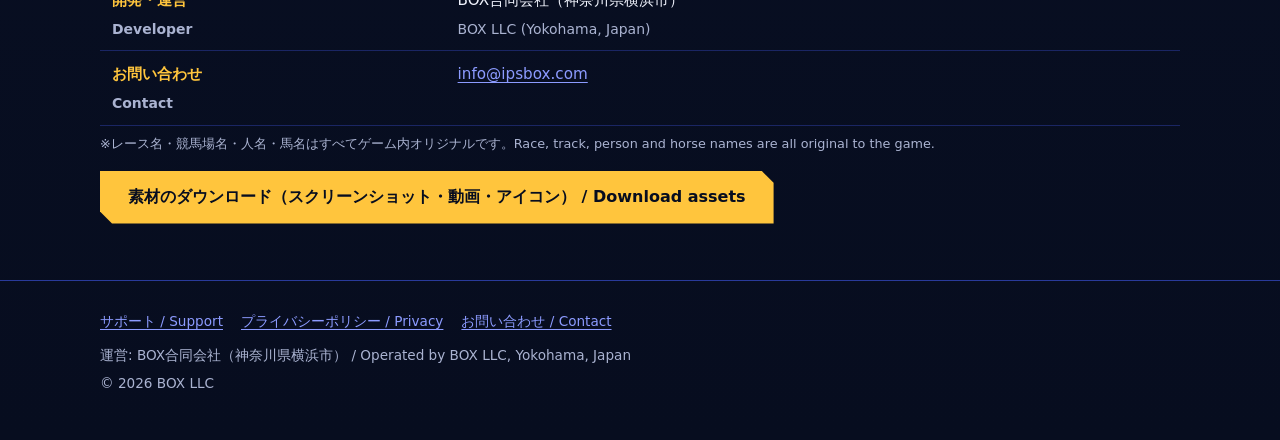
==== commit 151c736c: "ベータテストの終了を告知する（2026-11-03 12:00に前倒し・参加リンクを外す・プレスの紹介文を直す）（本人 2026-11-03） Co-Authored-By: Claude Opus " ====
--- a/index.html
+++ b/index.html
@@ -124,11 +124,10 @@
 <section id="beta" aria-labelledby="beta-title">
   <div class="wrap">
     <div class="plate">
-      <span class="status">NOW OPEN</span>
+      <span class="status">CLOSED</span>
       <h2 id="beta-title">ベータテスト<span class="en">Beta test</span></h2>
-      <p>iPhone・iPad・Mac向けのベータテストを、AppleのTestFlightで行っています。製品版の候補を、ひと足先に遊べます。参加には、App StoreのTestFlightアプリが必要です。</p>
-      <p class="en" lang="en">The beta for iPhone, iPad and Mac is open through Apple's TestFlight. Play the release candidate ahead of launch. You'll need Apple's TestFlight app.</p>
-      <p><a class="btn" href="https://testflight.apple.com/join/hPemapZt">ベータテストに参加する / Join the beta</a></p>
+      <p>発売前のサーバーメンテナンスのため、ベータテストは2026年11月3日（火・祝）12:00で終了となりました。当初の予定（11月6日まで）より早くなり、申し訳ございません。ご参加いただいた皆さま、ありがとうございました。製品版は11月7日（土）発売予定です。</p>
+      <p class="en" lang="en">The beta test closes early, at 12:00 JST on November 3, 2026, for server maintenance ahead of launch. We apologize for the change of plan, and thank everyone who took part. The full game is scheduled for release on November 7.</p>
     </div>
   </div>
 </section>
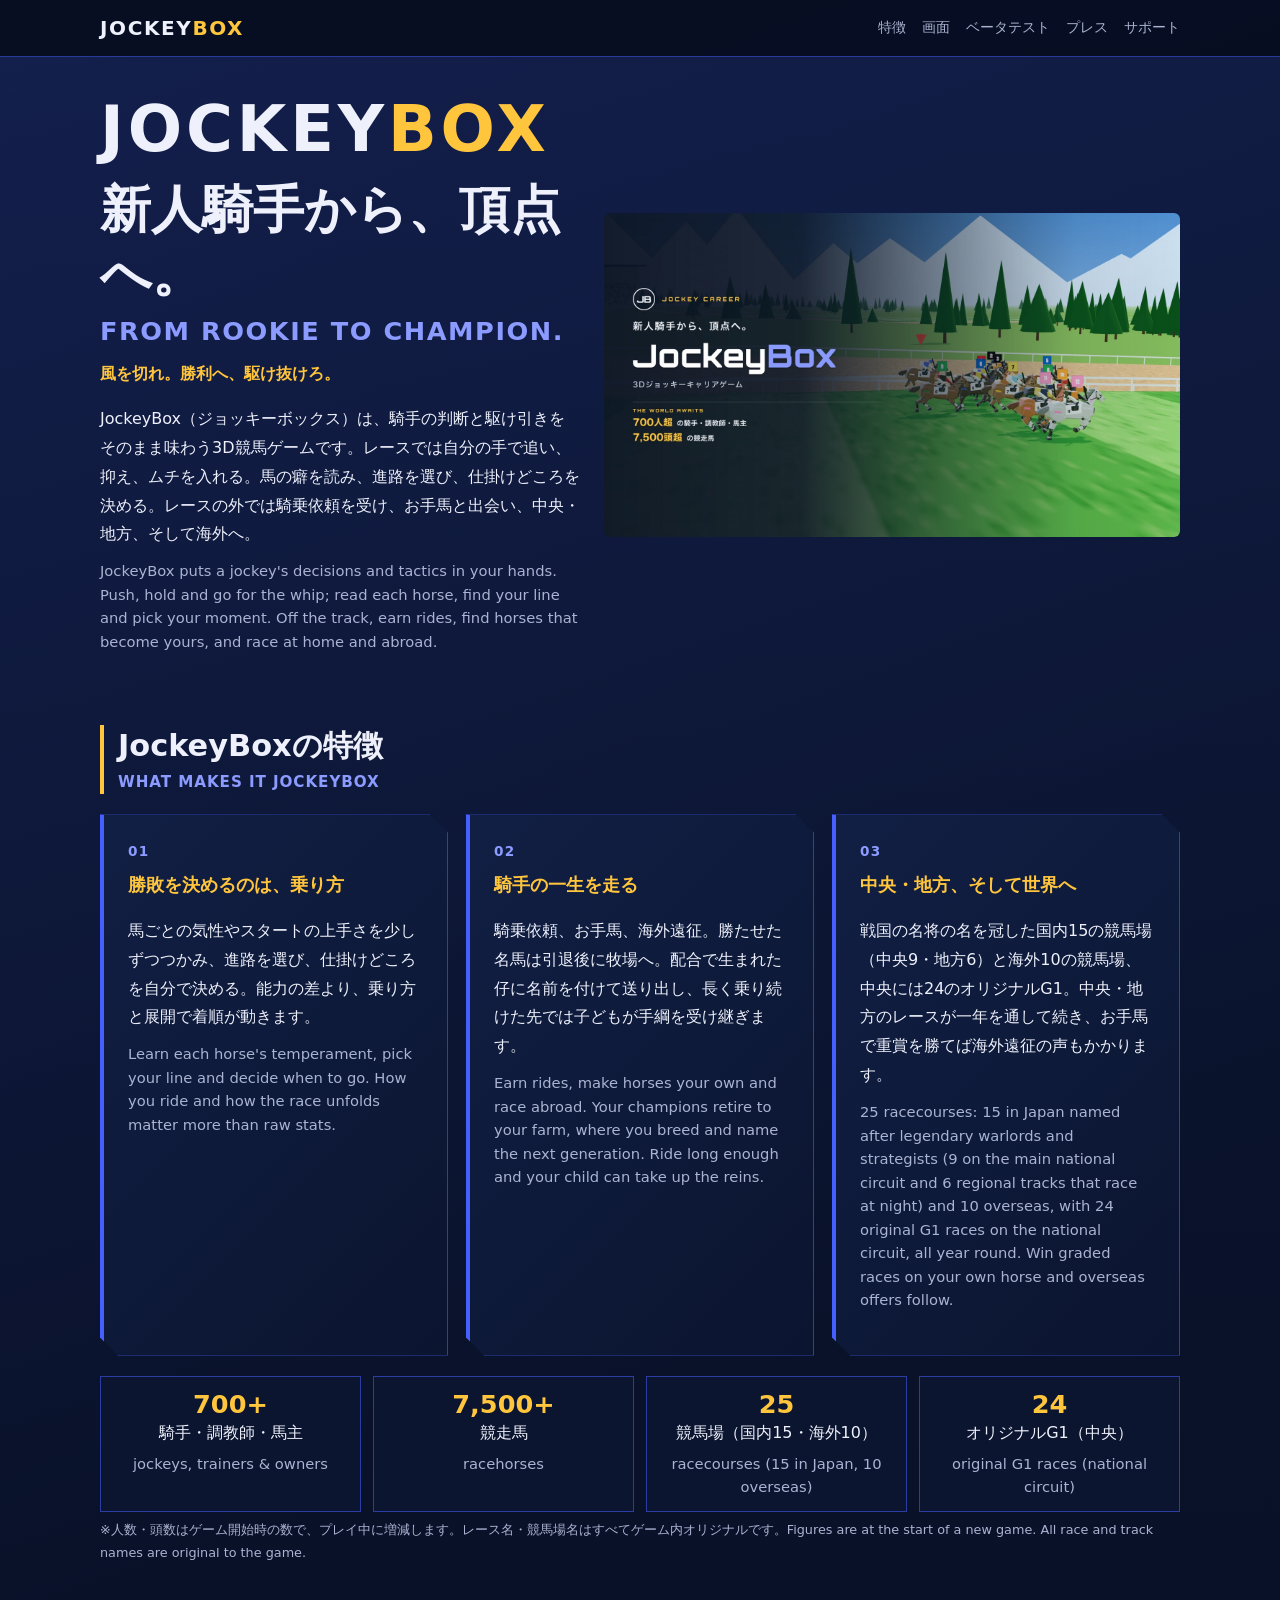
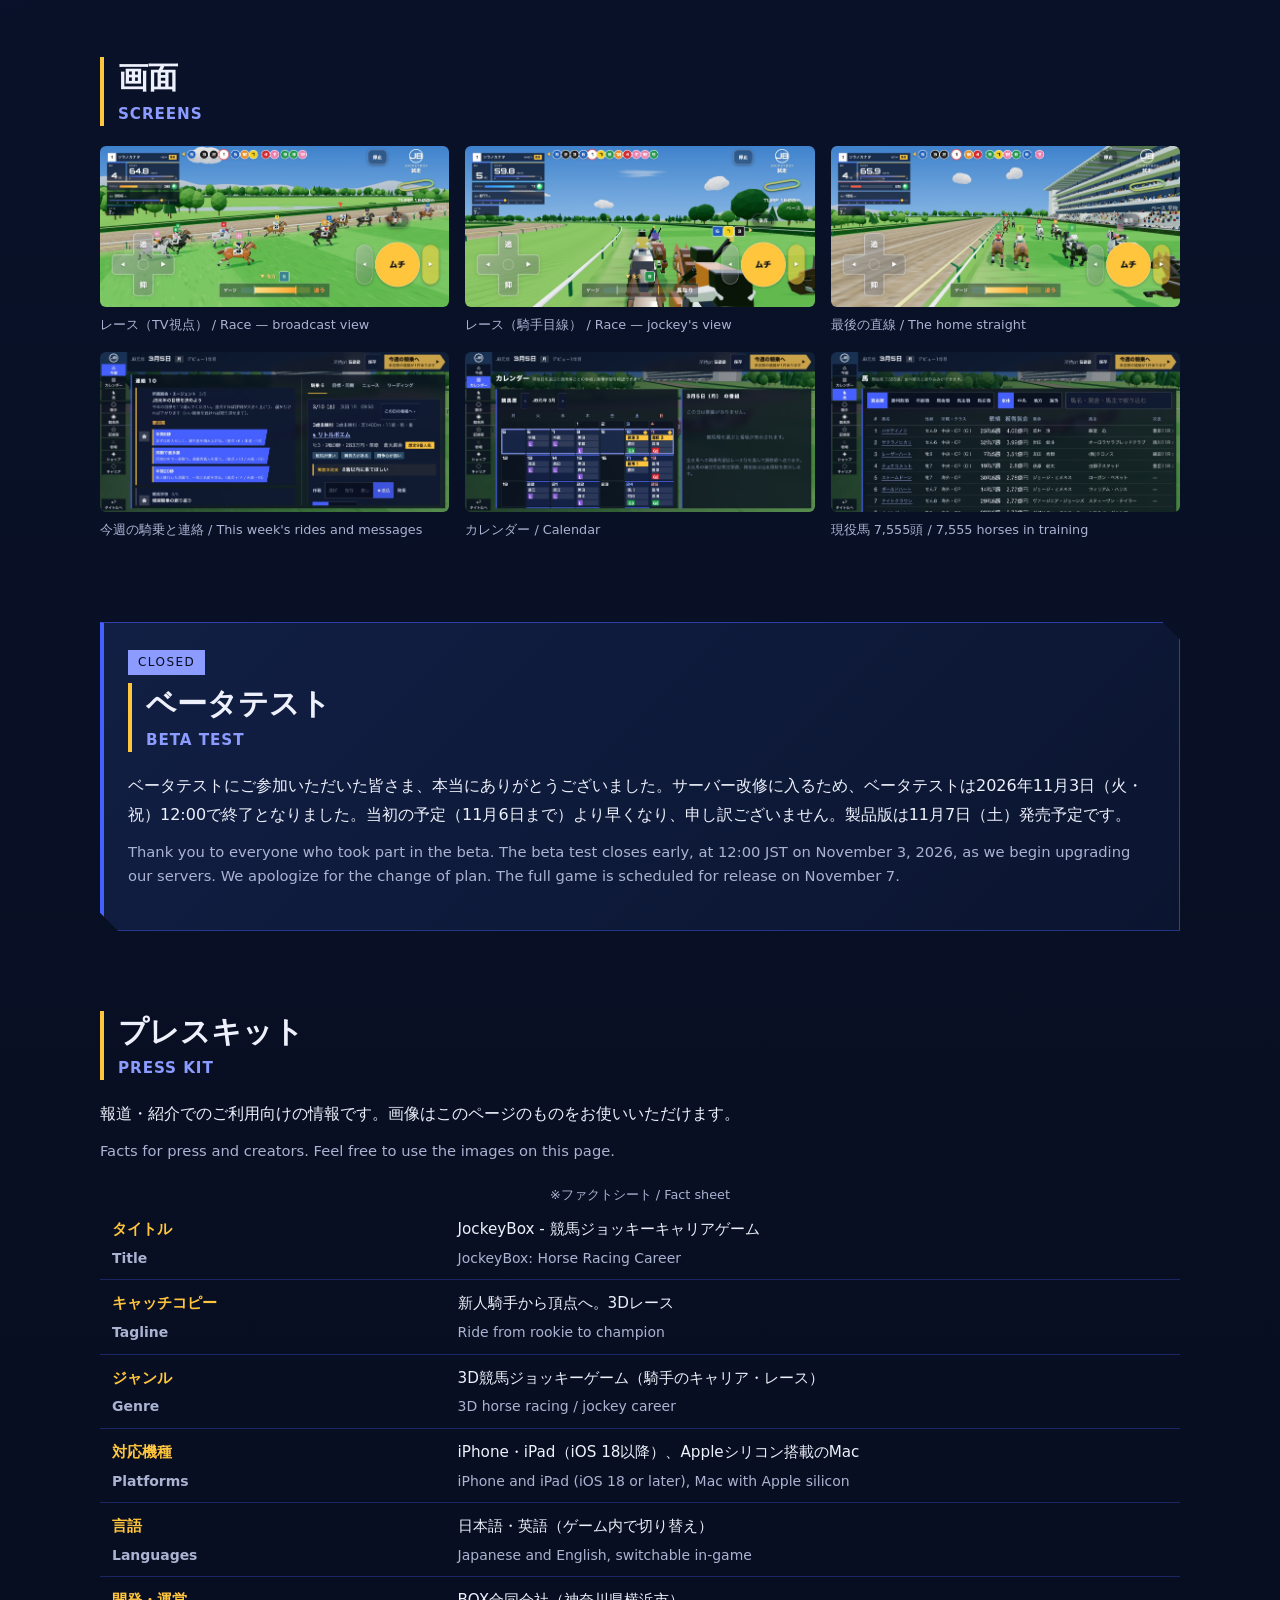
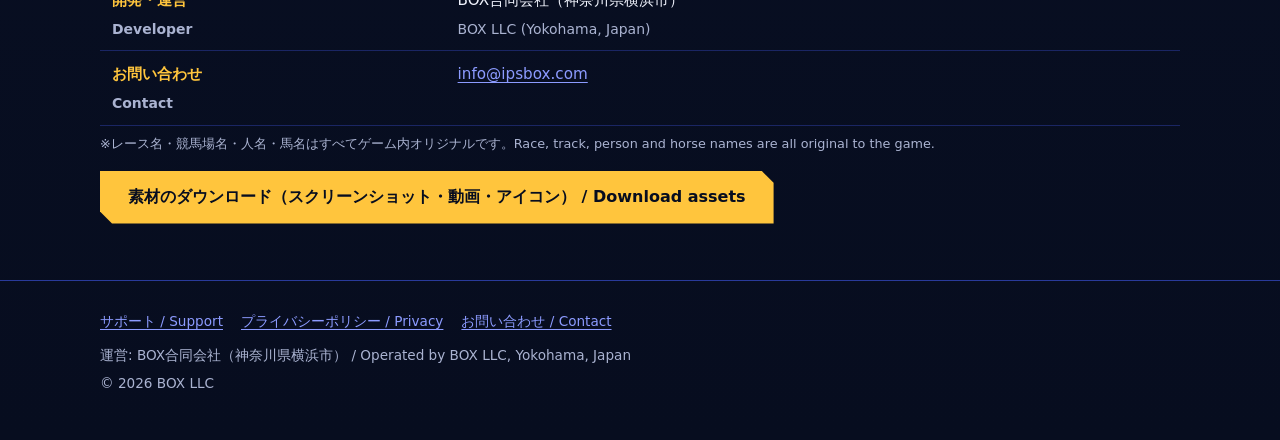
==== commit 8317849e: "ベータテスト終了の理由を「サーバー改修に入るため」に直し、お礼を先に書く（本人 2026-11-03） Co-Authored-By: Claude Opus 5.5 <noreply@anthrop" ====
--- a/index.html
+++ b/index.html
@@ -126,8 +126,8 @@
     <div class="plate">
       <span class="status">CLOSED</span>
       <h2 id="beta-title">ベータテスト<span class="en">Beta test</span></h2>
-      <p>発売前のサーバーメンテナンスのため、ベータテストは2026年11月3日（火・祝）12:00で終了となりました。当初の予定（11月6日まで）より早くなり、申し訳ございません。ご参加いただいた皆さま、ありがとうございました。製品版は11月7日（土）発売予定です。</p>
-      <p class="en" lang="en">The beta test closes early, at 12:00 JST on November 3, 2026, for server maintenance ahead of launch. We apologize for the change of plan, and thank everyone who took part. The full game is scheduled for release on November 7.</p>
+      <p>ベータテストにご参加いただいた皆さま、本当にありがとうございました。サーバー改修に入るため、ベータテストは2026年11月3日（火・祝）12:00で終了となりました。当初の予定（11月6日まで）より早くなり、申し訳ございません。製品版は11月7日（土）発売予定です。</p>
+      <p class="en" lang="en">Thank you to everyone who took part in the beta. The beta test closes early, at 12:00 JST on November 3, 2026, as we begin upgrading our servers. We apologize for the change of plan. The full game is scheduled for release on November 7.</p>
     </div>
   </div>
 </section>
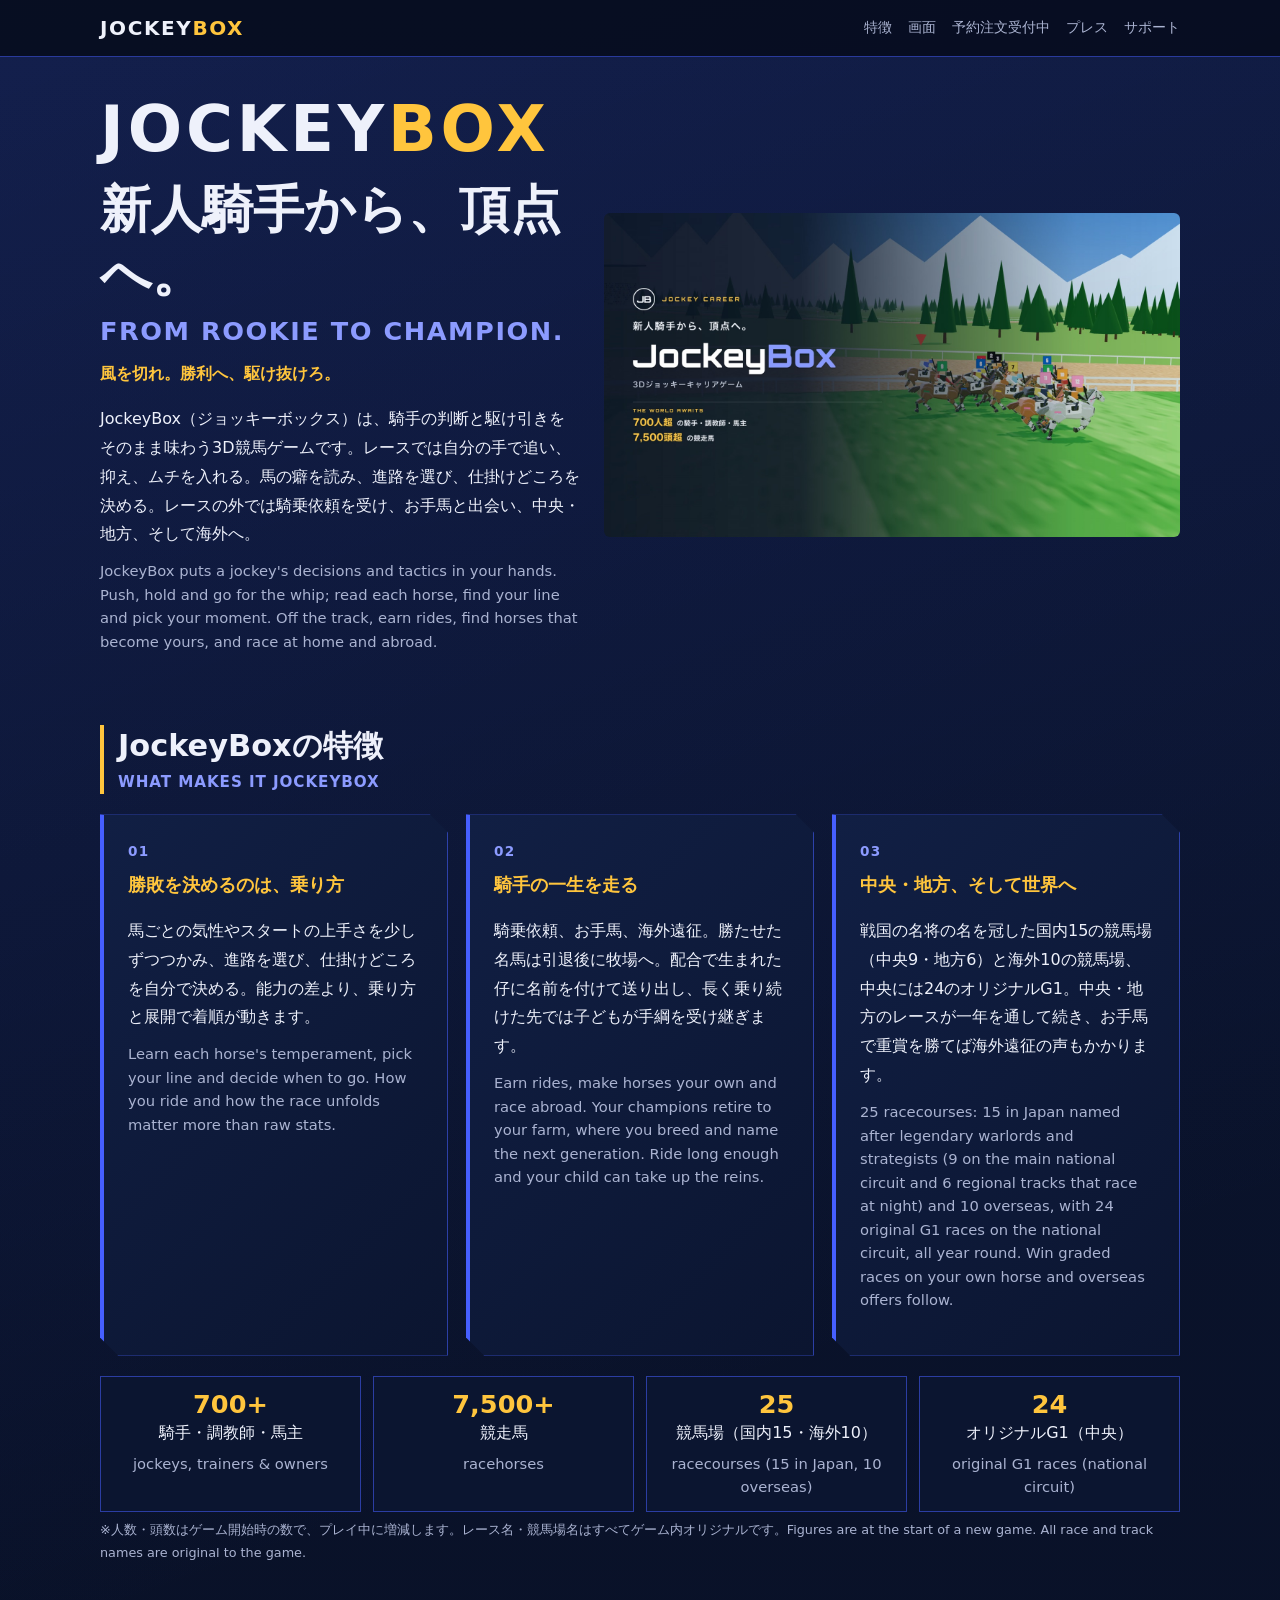
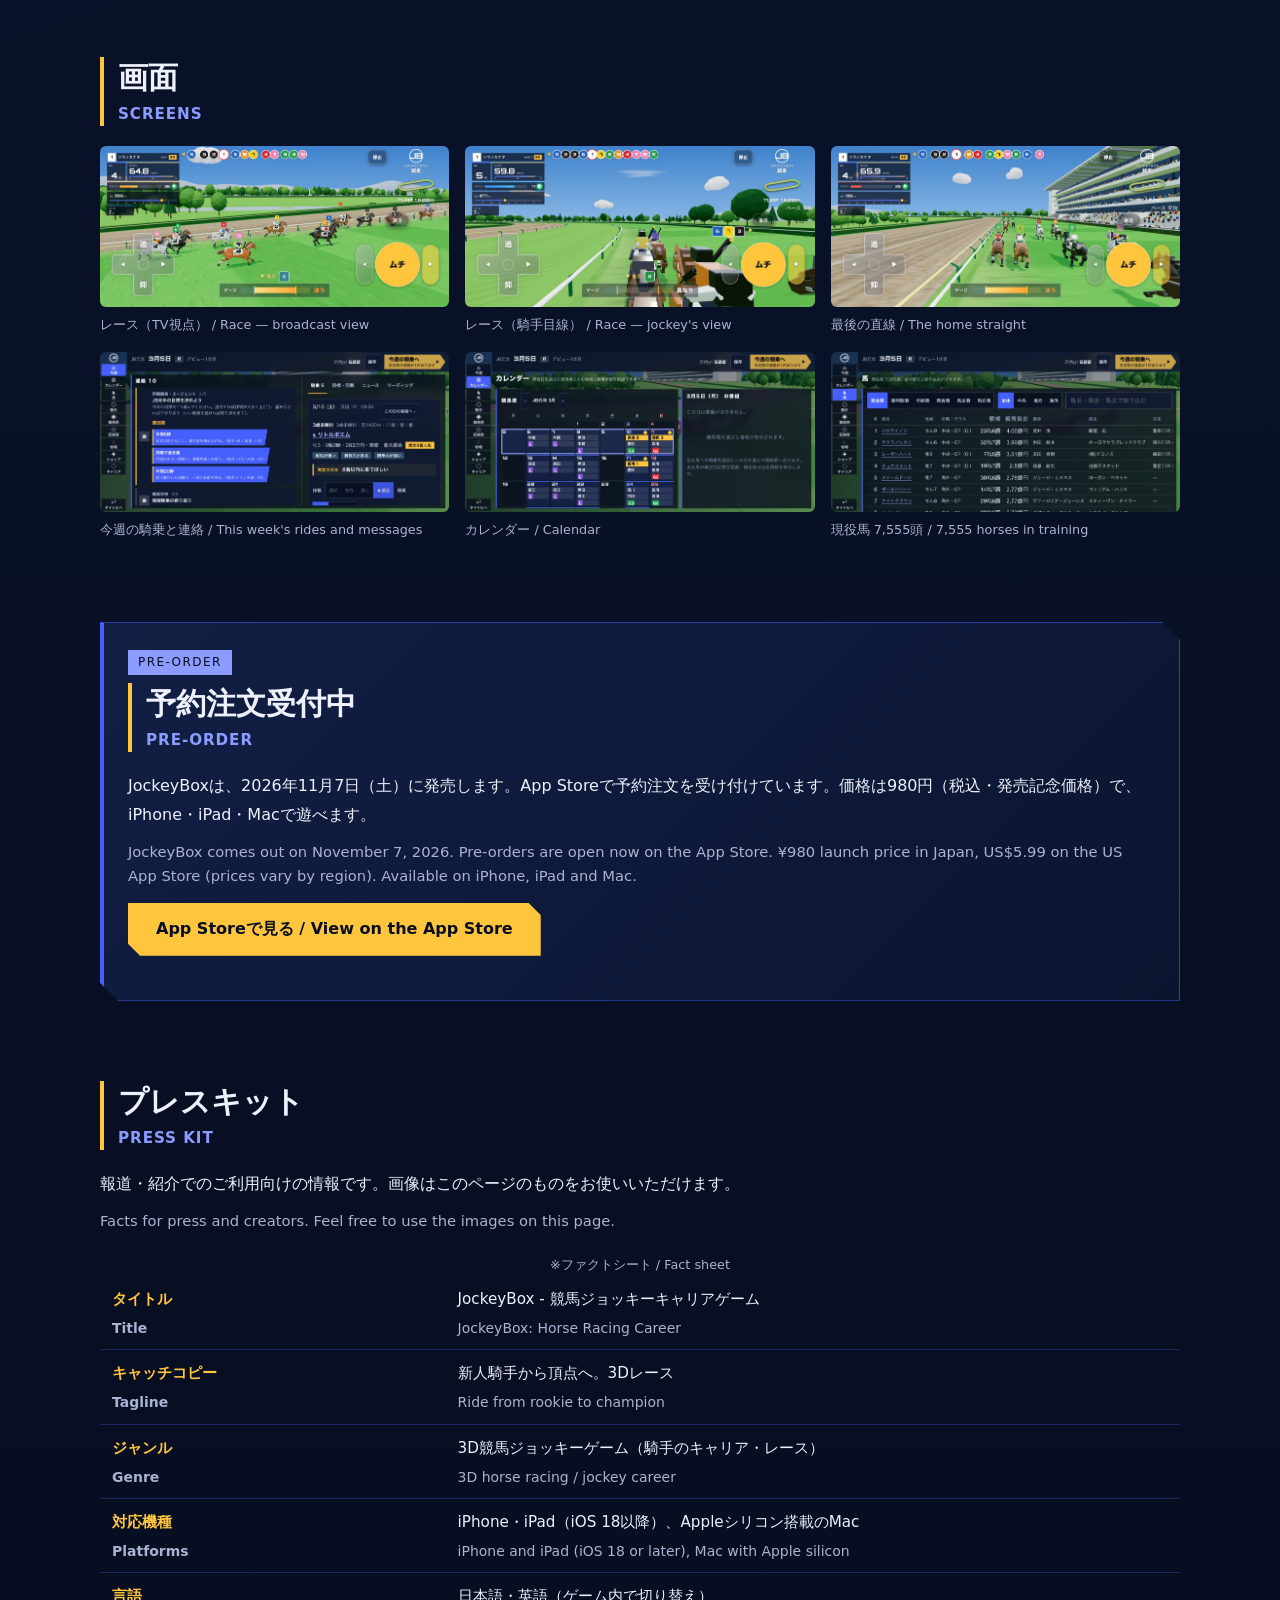
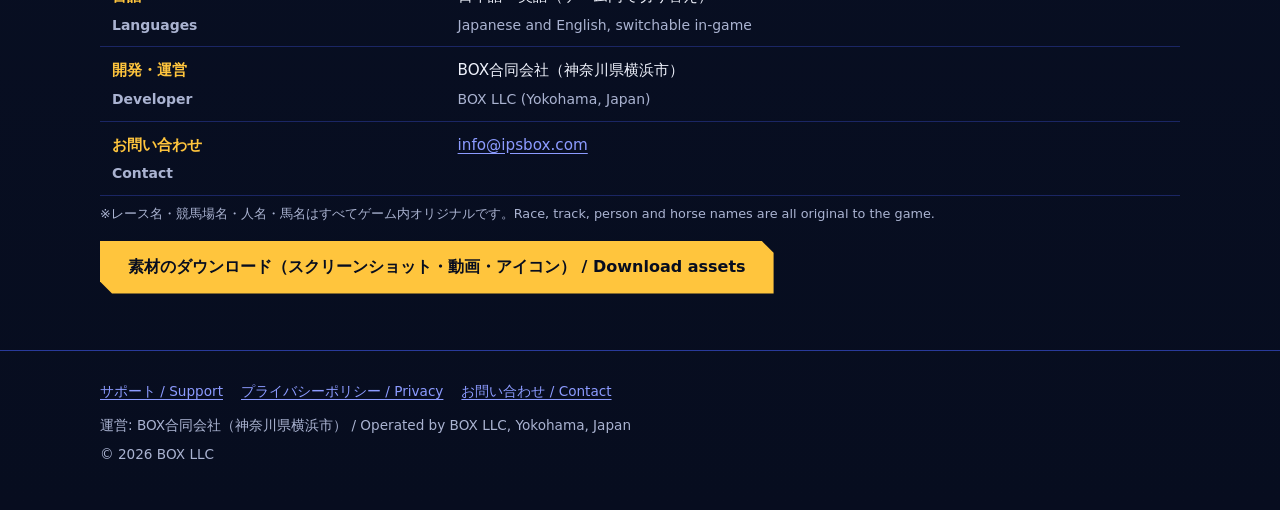
==== commit 4f02803a: "トップとサポートのベータテストの案内を、予約注文受付中と発売日の案内に替える Co-Authored-By: Claude Opus 5.5 <noreply@anthropic.com>" ====
--- a/index.html
+++ b/index.html
@@ -32,7 +32,7 @@
     <nav class="nav" aria-label="サイト内 / Site">
       <a href="#features">特徴</a>
       <a href="#screens">画面</a>
-      <a href="#beta">ベータテスト</a>
+      <a href="#preorder">予約注文受付中</a>
       <a href="#press">プレス</a>
       <a href="support/">サポート</a>
     </nav>
@@ -121,13 +121,14 @@
   </div>
 </section>
 
-<section id="beta" aria-labelledby="beta-title">
+<section id="preorder" aria-labelledby="preorder-title">
   <div class="wrap">
     <div class="plate">
-      <span class="status">CLOSED</span>
-      <h2 id="beta-title">ベータテスト<span class="en">Beta test</span></h2>
-      <p>ベータテストにご参加いただいた皆さま、本当にありがとうございました。サーバー改修に入るため、ベータテストは2026年11月3日（火・祝）12:00で終了となりました。当初の予定（11月6日まで）より早くなり、申し訳ございません。製品版は11月7日（土）発売予定です。</p>
-      <p class="en" lang="en">Thank you to everyone who took part in the beta. The beta test closes early, at 12:00 JST on November 3, 2026, as we begin upgrading our servers. We apologize for the change of plan. The full game is scheduled for release on November 7.</p>
+      <span class="status">PRE-ORDER</span>
+      <h2 id="preorder-title">予約注文受付中<span class="en">Pre-order</span></h2>
+      <p>JockeyBoxは、2026年11月7日（土）に発売します。App Storeで予約注文を受け付けています。価格は980円（税込・発売記念価格）で、iPhone・iPad・Macで遊べます。</p>
+      <p class="en" lang="en">JockeyBox comes out on November 7, 2026. Pre-orders are open now on the App Store. ¥980 launch price in Japan, US$5.99 on the US App Store (prices vary by region). Available on iPhone, iPad and Mac.</p>
+      <p><a class="btn" href="https://apps.apple.com/jp/app/id6821326318">App Storeで見る / View on the App Store</a></p>
     </div>
   </div>
 </section>
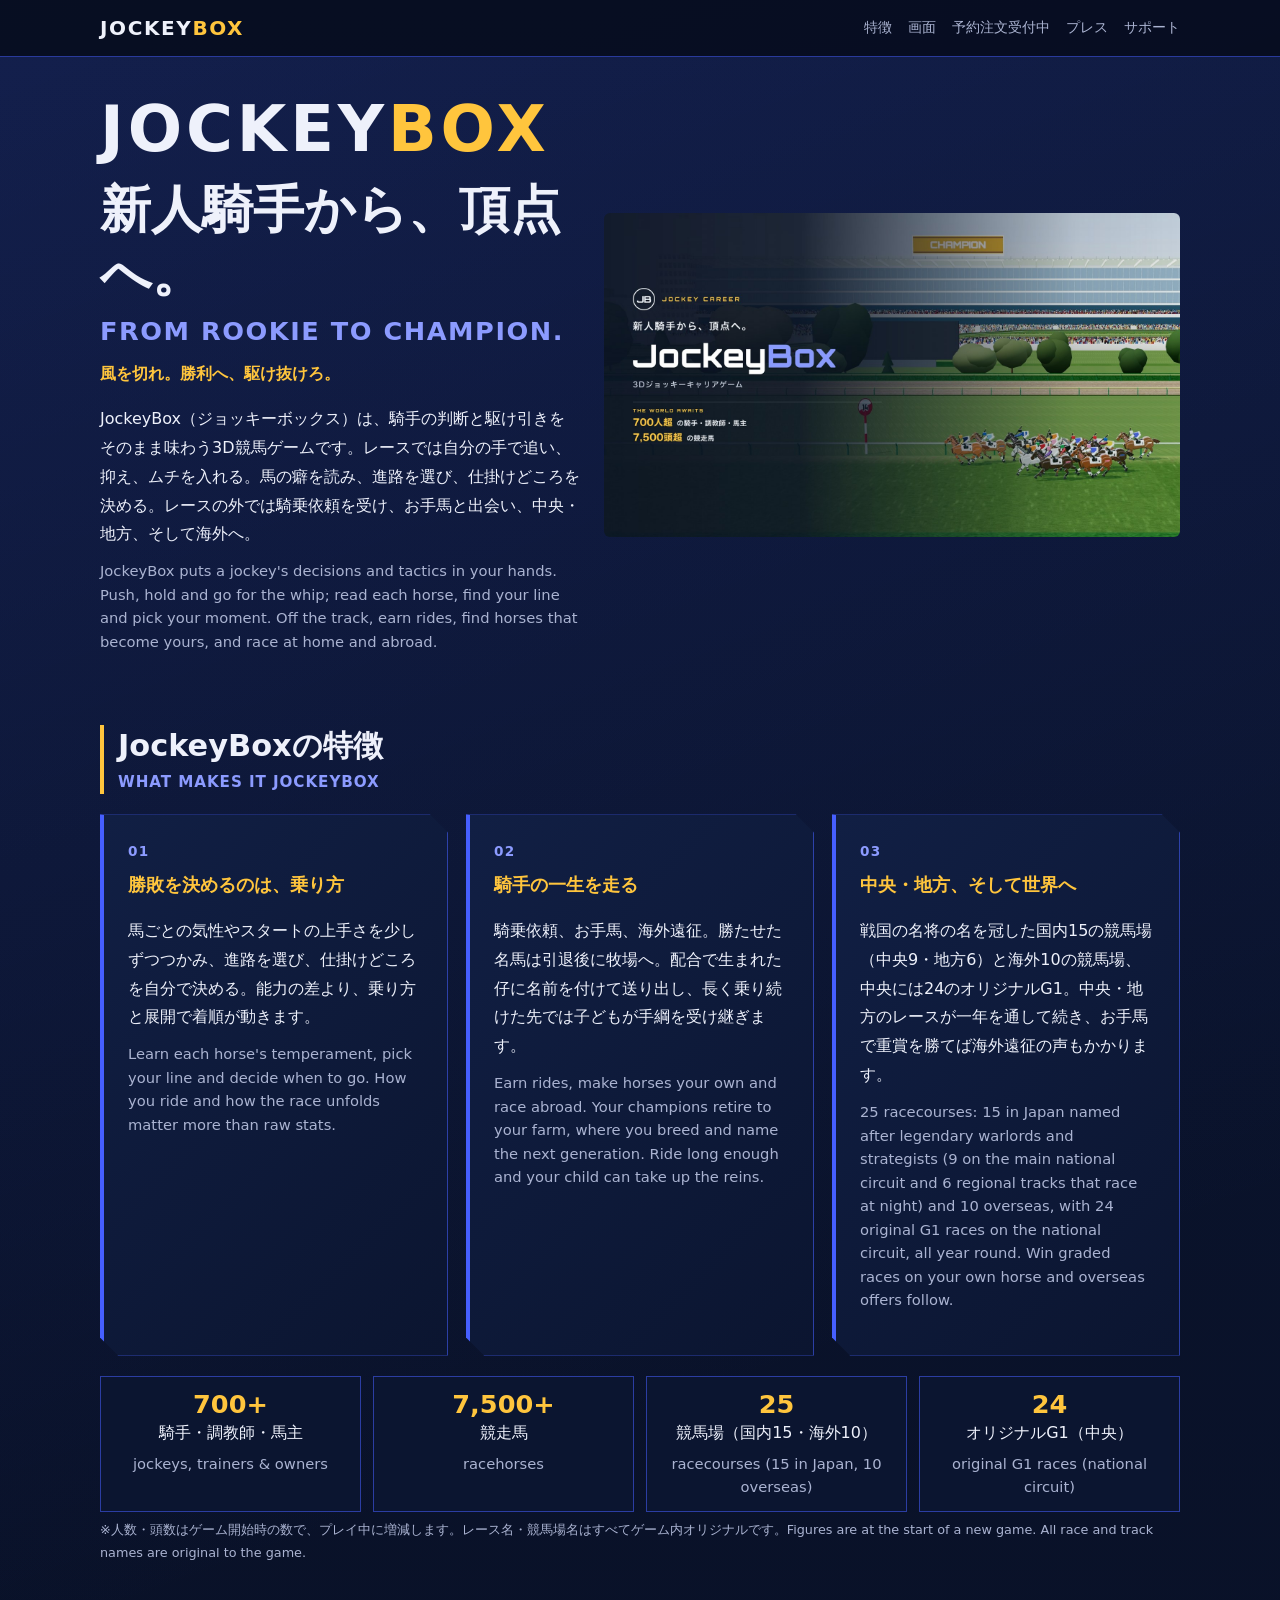
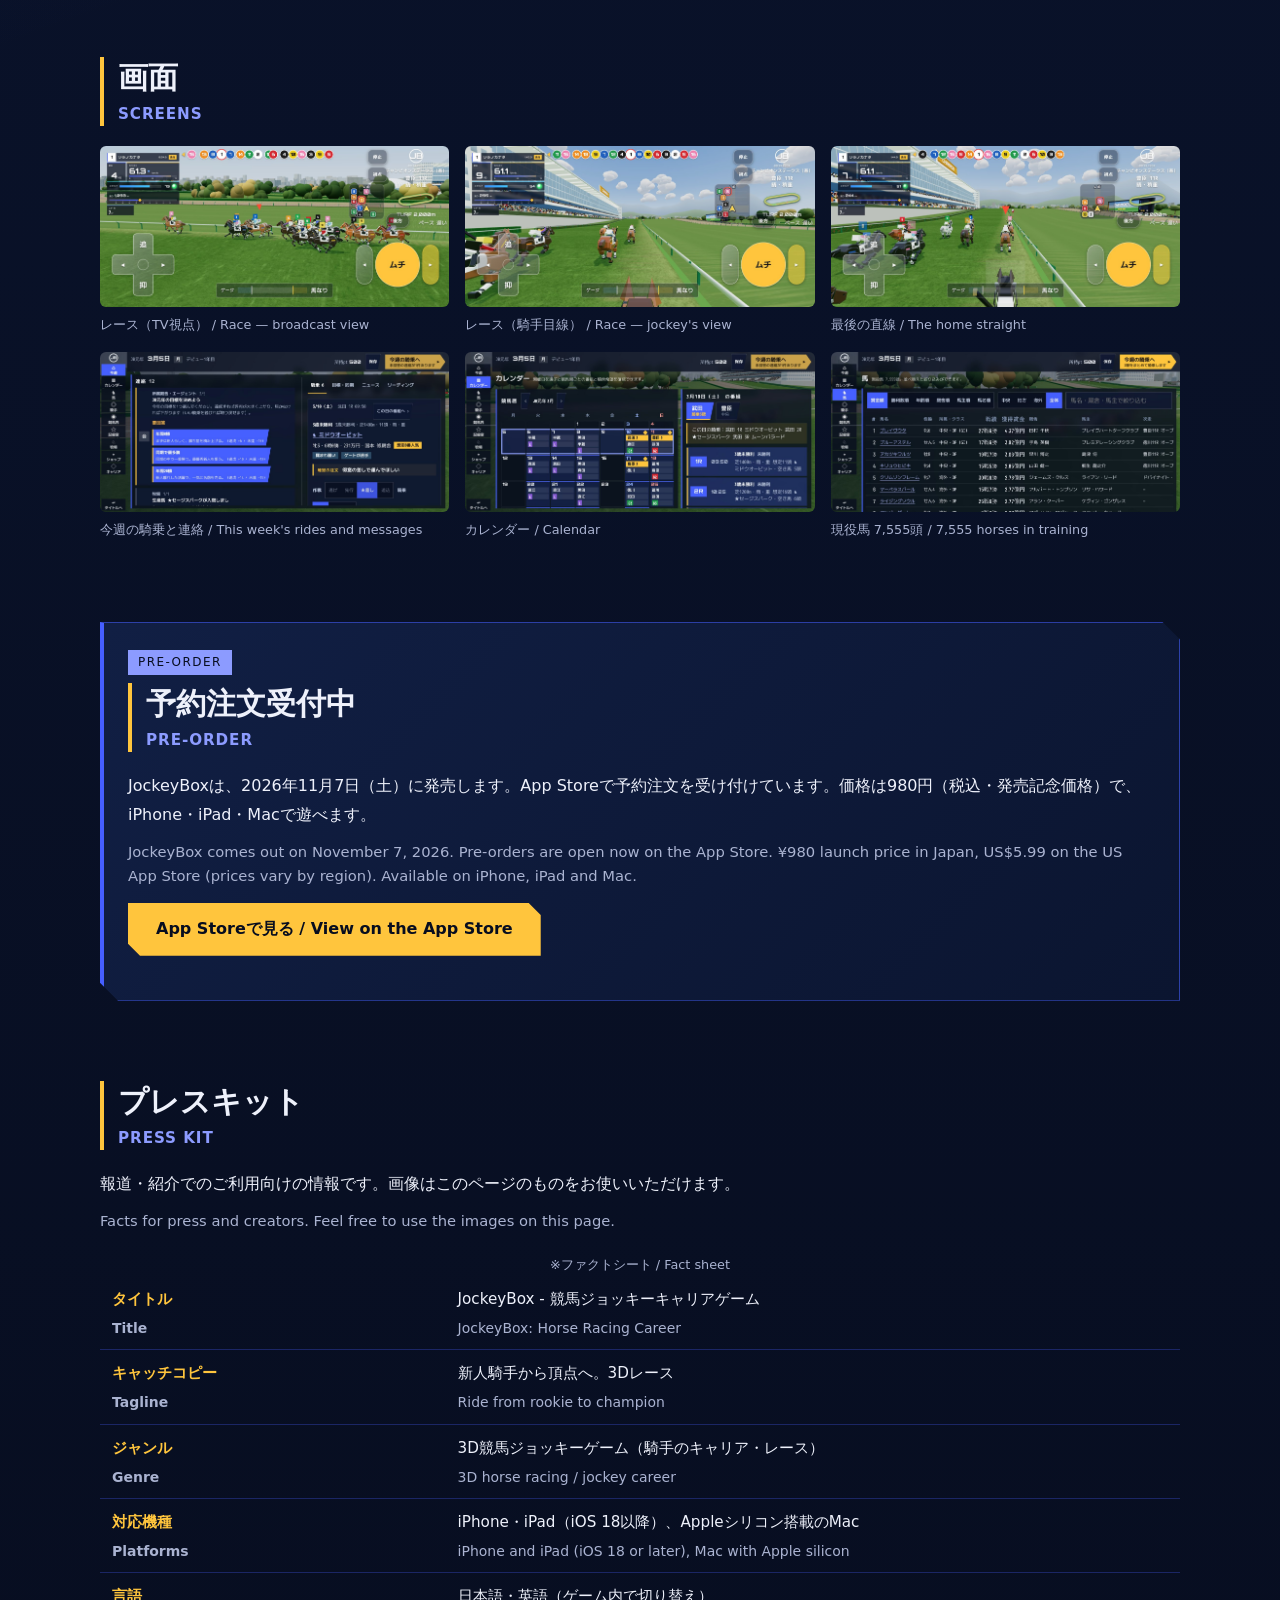
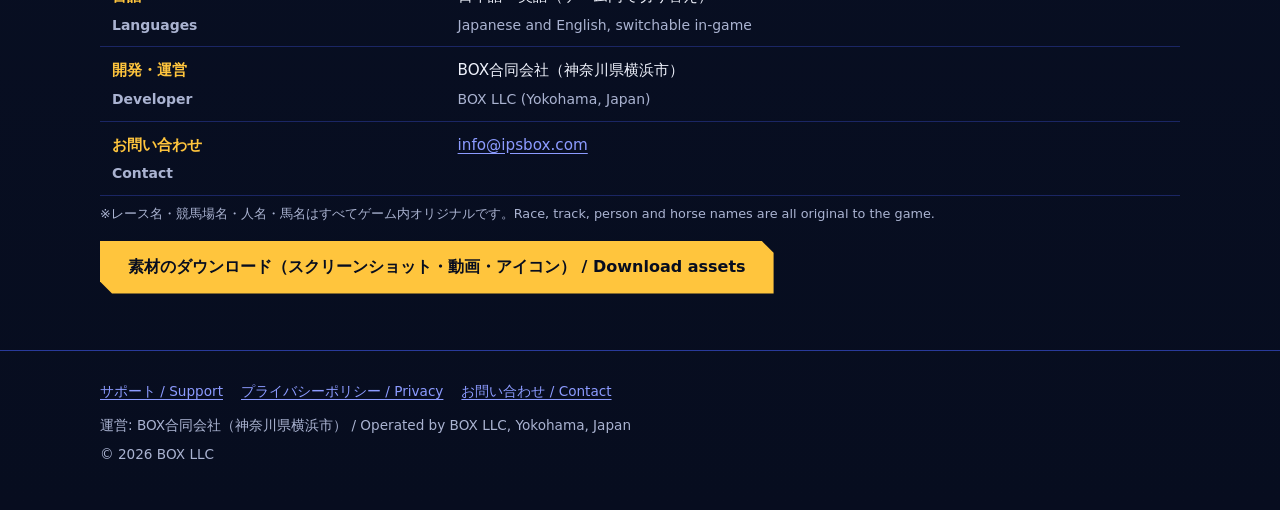
==== commit 9480d956: "キービジュアルを案1（直線・ラチに平行）に差し替え、英語の文字の版を足す。hero と og-image も同じ絵で作り直す 本人が案1を選択。トップの説明文（alt）を「馬群が直線を駆けるレース画面" ====
--- a/index.html
+++ b/index.html
@@ -51,7 +51,7 @@
       <p class="lead en" lang="en">JockeyBox puts a jockey's decisions and tactics in your hands. Push, hold and go for the whip; read each horse, find your line and pick your moment. Off the track, earn rides, find horses that become yours, and race at home and abroad.</p>
     </div>
     <figure>
-      <img src="assets/images/hero.jpg" alt="JockeyBox のロゴと、馬群がコーナーを回るレース画面" width="1600" height="900" style="width:100%;height:auto;display:block;border-radius:6px">
+      <img src="assets/images/hero.jpg" alt="JockeyBox のロゴと、馬群が直線を駆けるレース画面" width="1600" height="900" style="width:100%;height:auto;display:block;border-radius:6px">
     </figure>
   </div>
 </section>
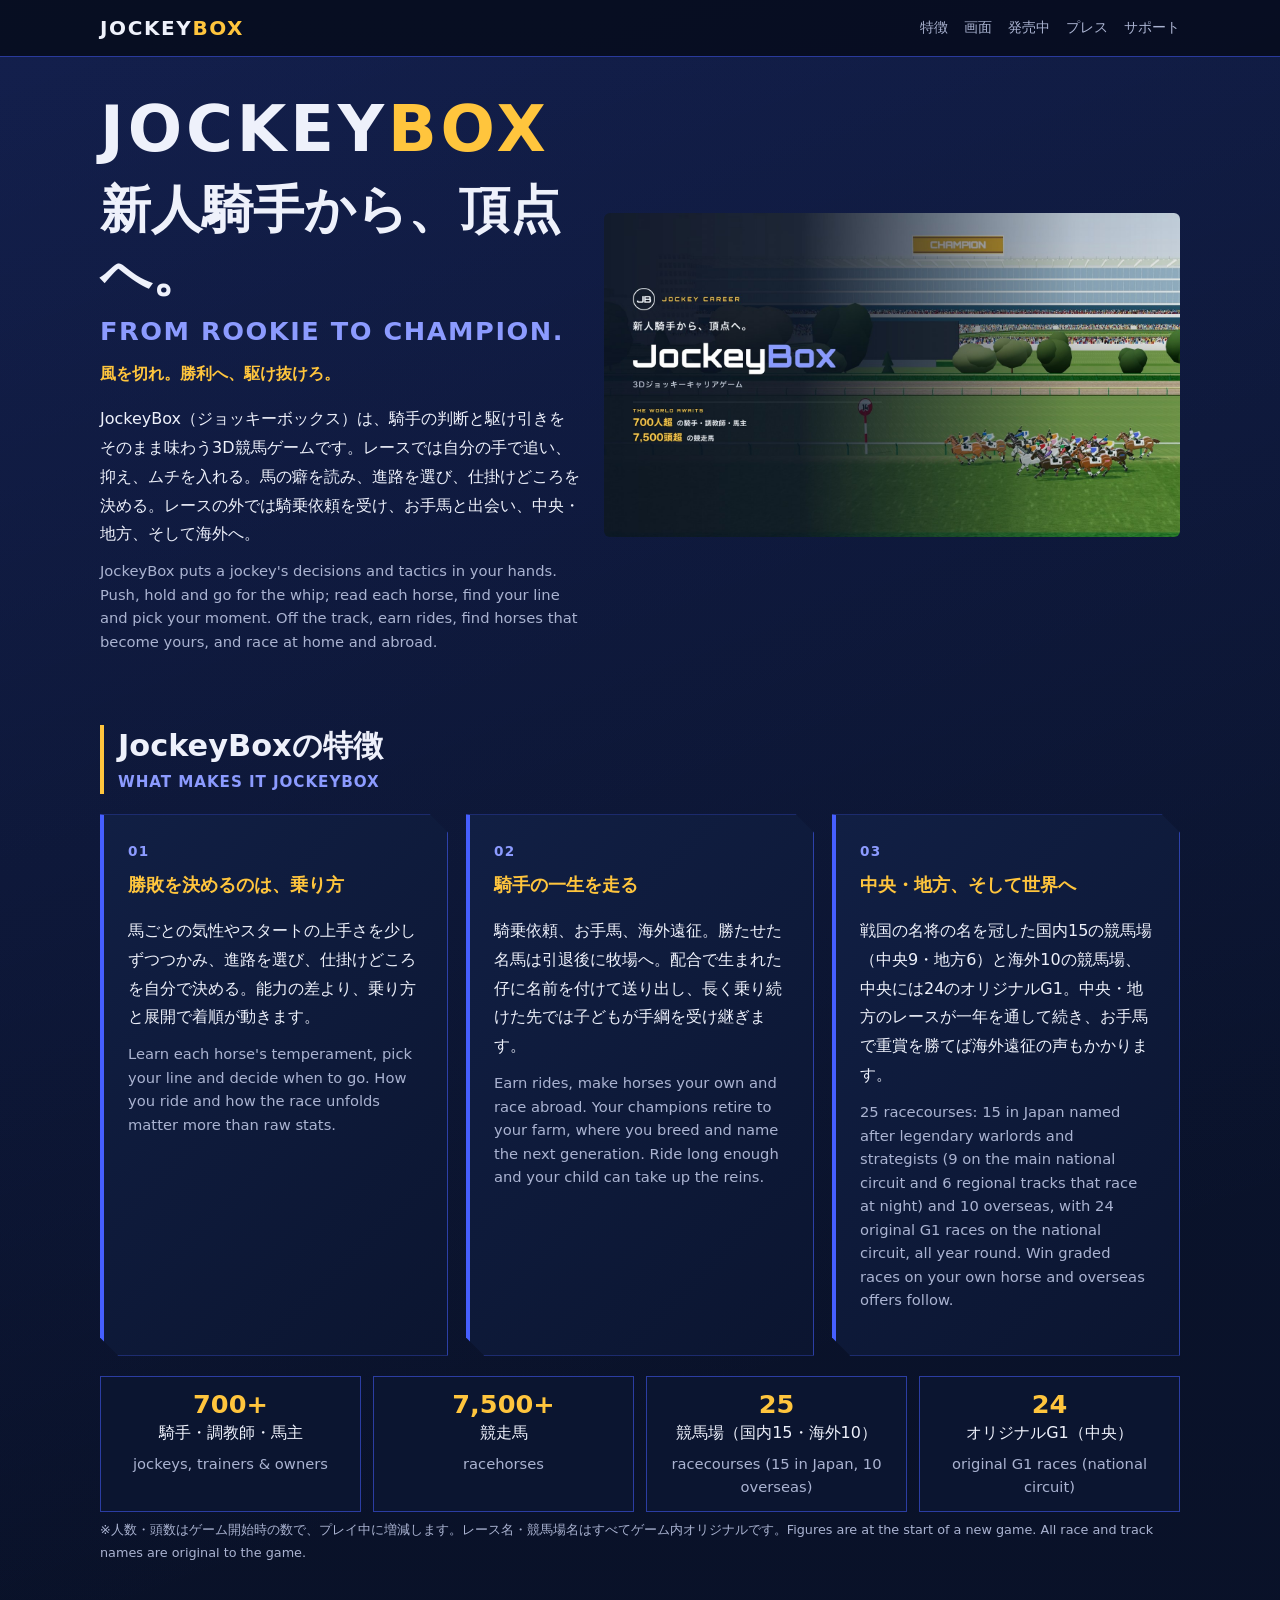
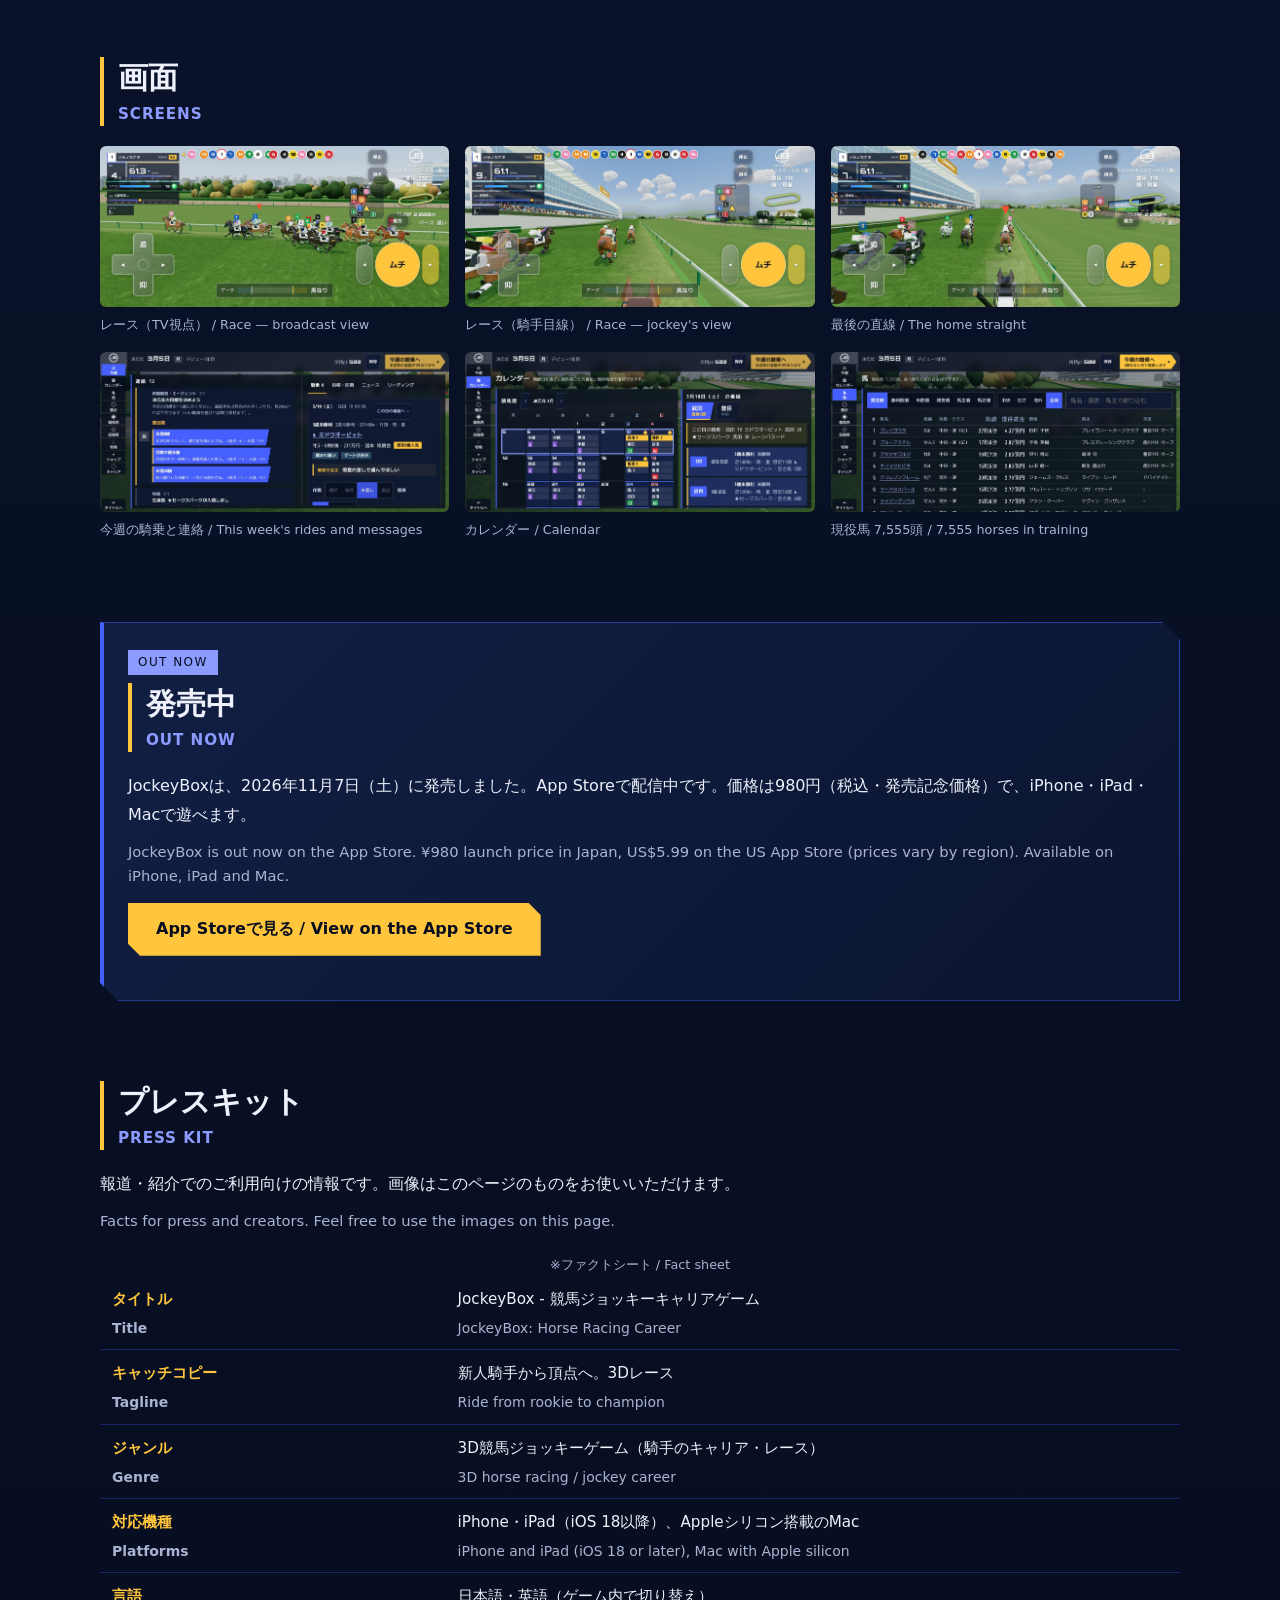
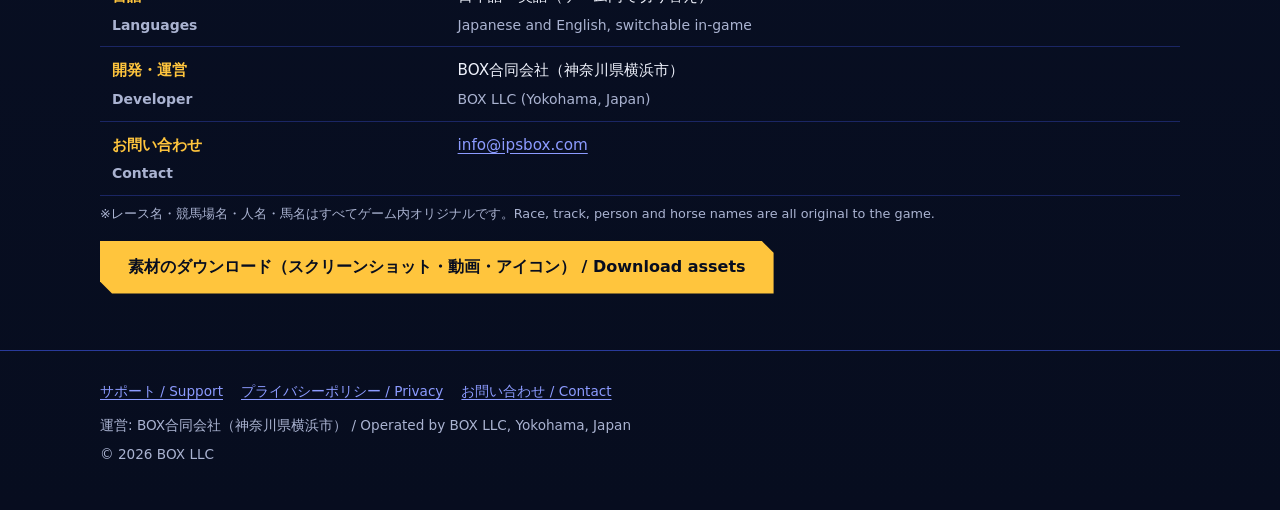
==== commit 965b0662: "Mark JockeyBox as out now on the site Co-Authored-By: Claude Opus 5.5 <noreply@anthropic.com>" ====
--- a/index.html
+++ b/index.html
@@ -32,7 +32,7 @@
     <nav class="nav" aria-label="サイト内 / Site">
       <a href="#features">特徴</a>
       <a href="#screens">画面</a>
-      <a href="#preorder">予約注文受付中</a>
+      <a href="#preorder">発売中</a>
       <a href="#press">プレス</a>
       <a href="support/">サポート</a>
     </nav>
@@ -124,10 +124,10 @@
 <section id="preorder" aria-labelledby="preorder-title">
   <div class="wrap">
     <div class="plate">
-      <span class="status">PRE-ORDER</span>
-      <h2 id="preorder-title">予約注文受付中<span class="en">Pre-order</span></h2>
-      <p>JockeyBoxは、2026年11月7日（土）に発売します。App Storeで予約注文を受け付けています。価格は980円（税込・発売記念価格）で、iPhone・iPad・Macで遊べます。</p>
-      <p class="en" lang="en">JockeyBox comes out on November 7, 2026. Pre-orders are open now on the App Store. ¥980 launch price in Japan, US$5.99 on the US App Store (prices vary by region). Available on iPhone, iPad and Mac.</p>
+      <span class="status">OUT NOW</span>
+      <h2 id="preorder-title">発売中<span class="en">Out now</span></h2>
+      <p>JockeyBoxは、2026年11月7日（土）に発売しました。App Storeで配信中です。価格は980円（税込・発売記念価格）で、iPhone・iPad・Macで遊べます。</p>
+      <p class="en" lang="en">JockeyBox is out now on the App Store. ¥980 launch price in Japan, US$5.99 on the US App Store (prices vary by region). Available on iPhone, iPad and Mac.</p>
       <p><a class="btn" href="https://apps.apple.com/jp/app/id6821326318">App Storeで見る / View on the App Store</a></p>
     </div>
   </div>
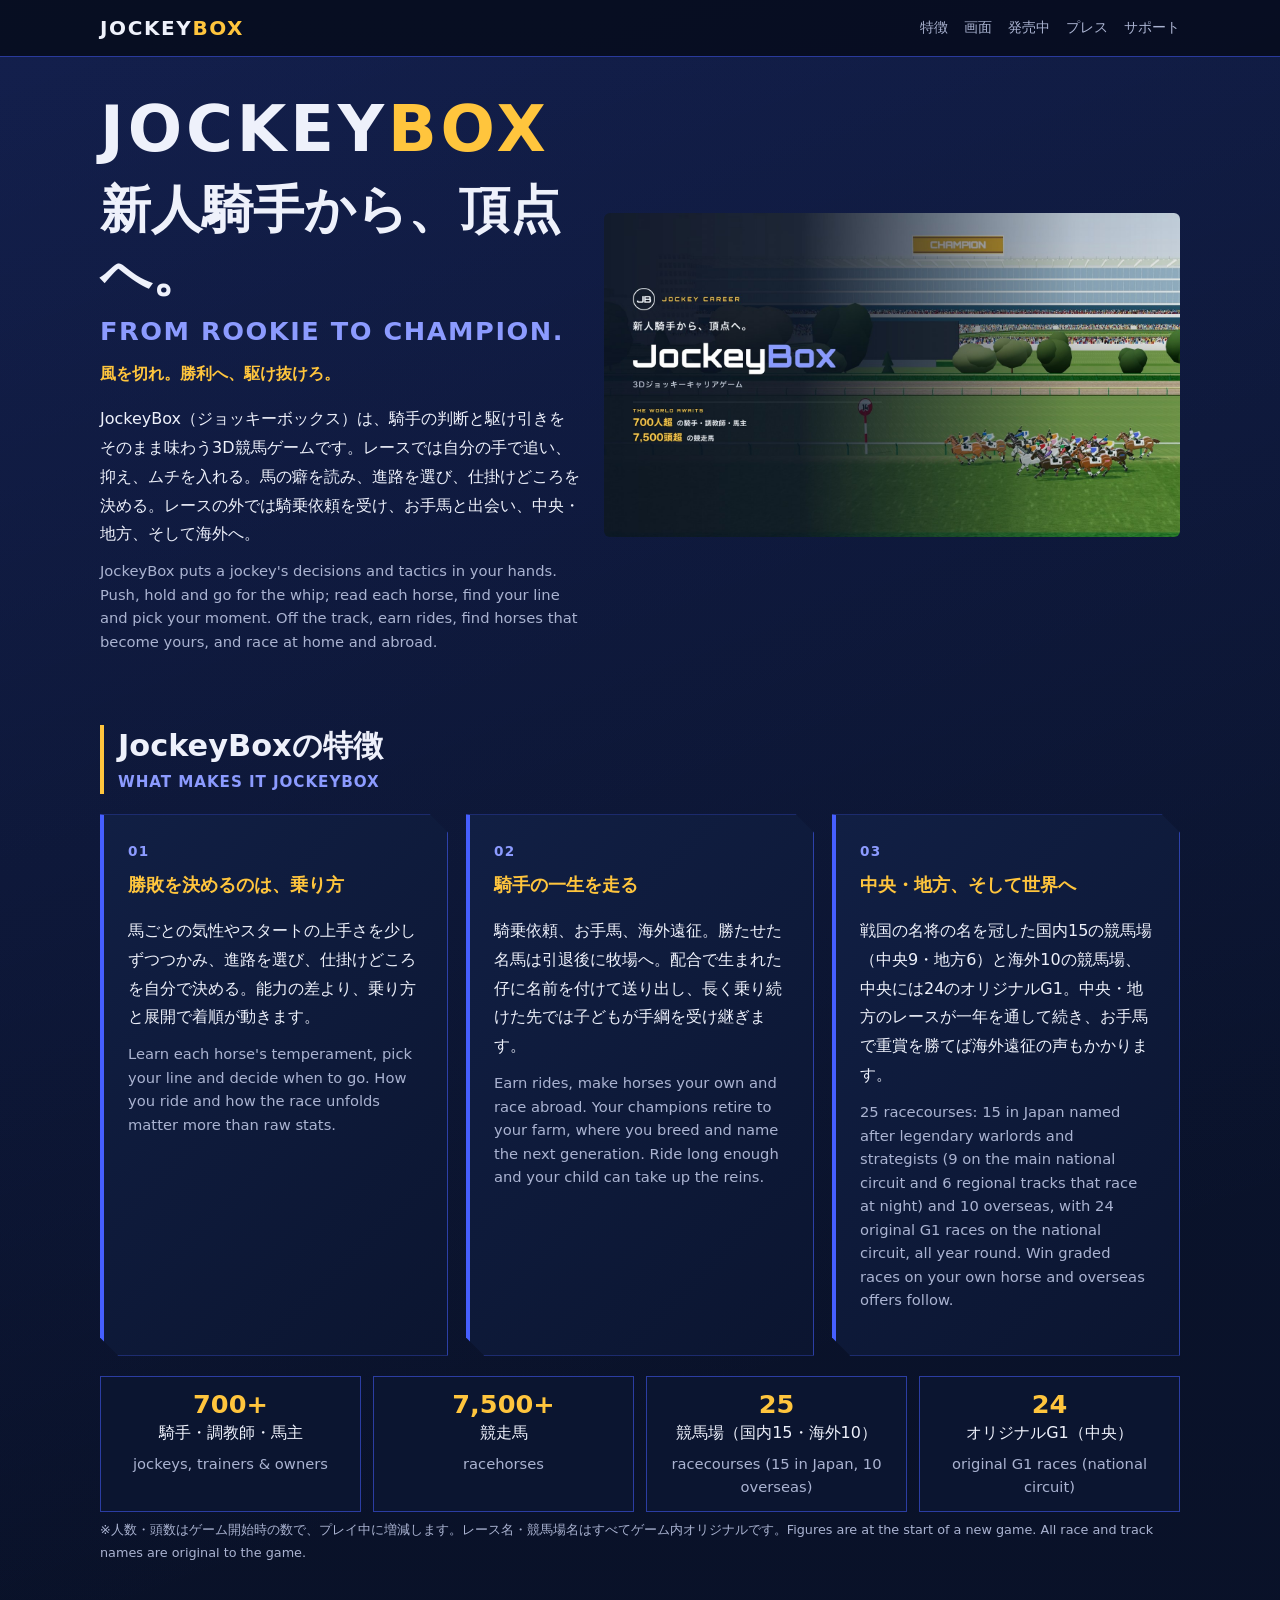
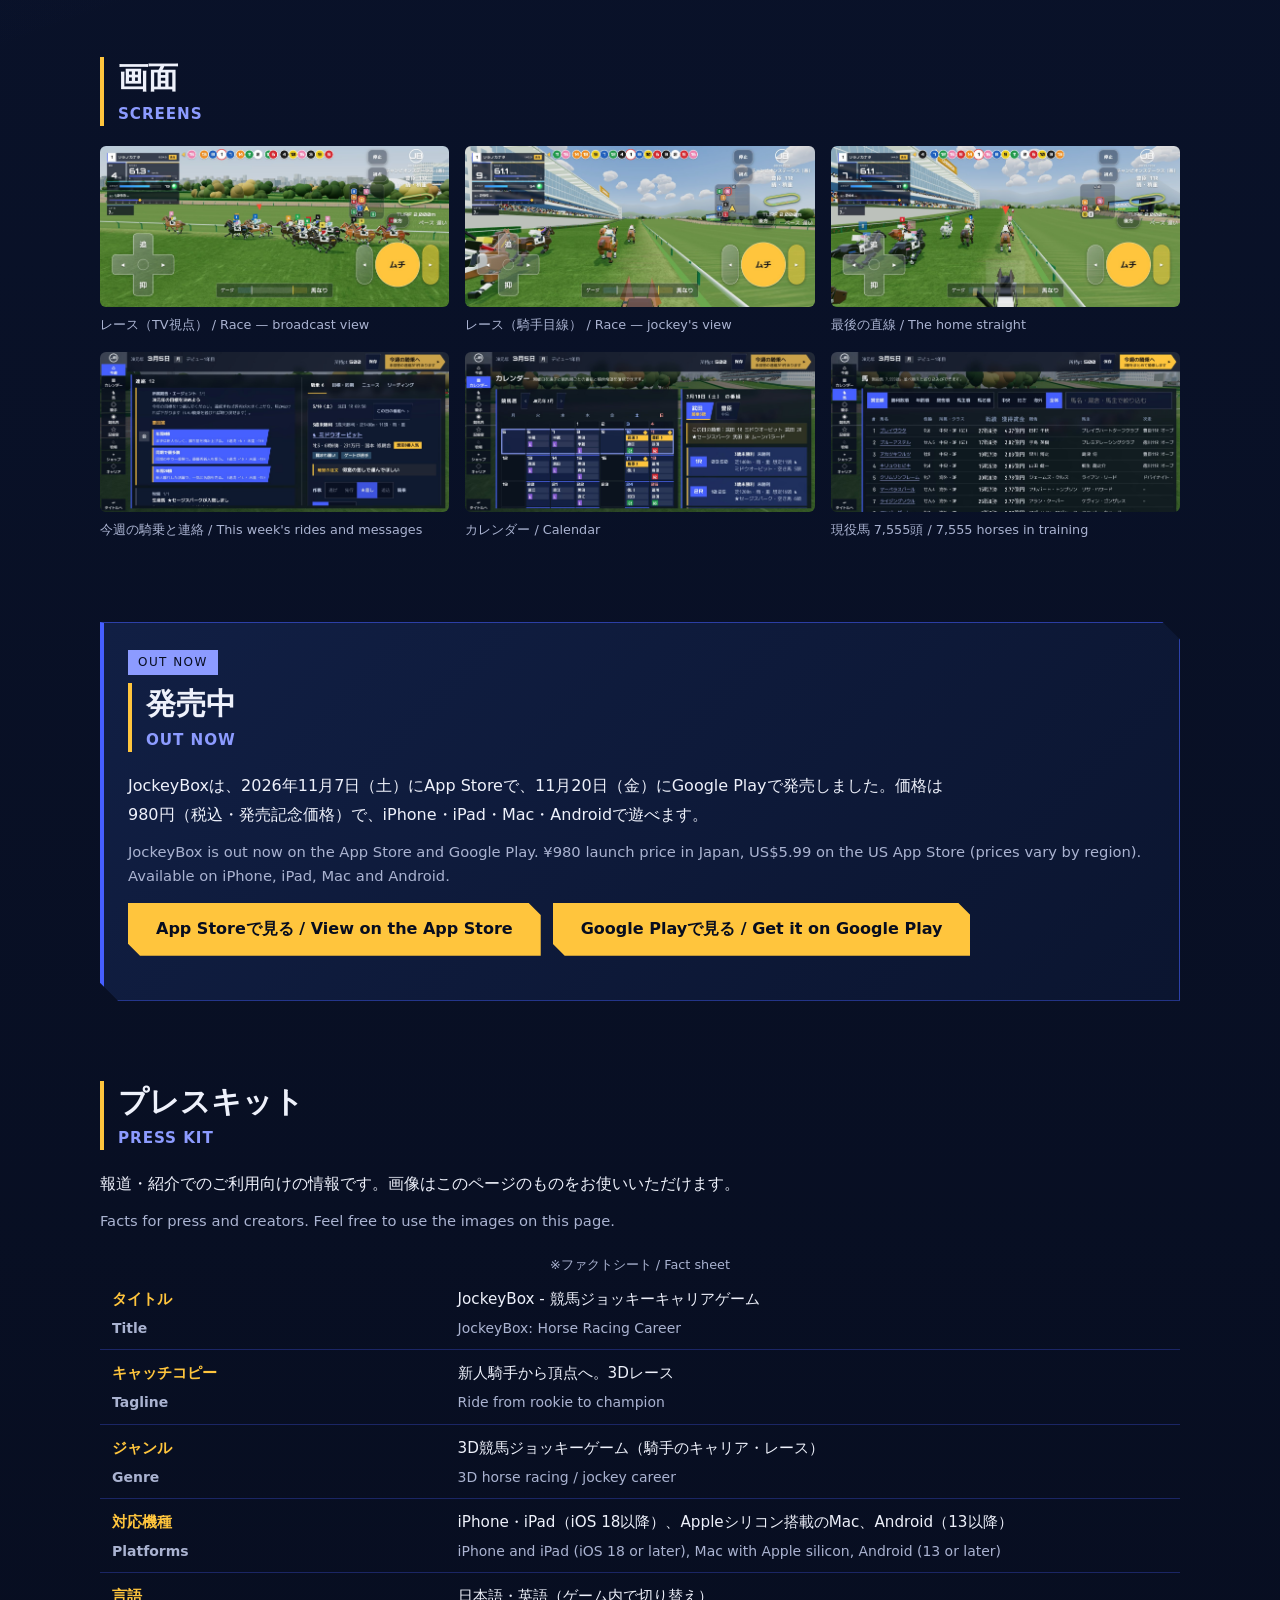
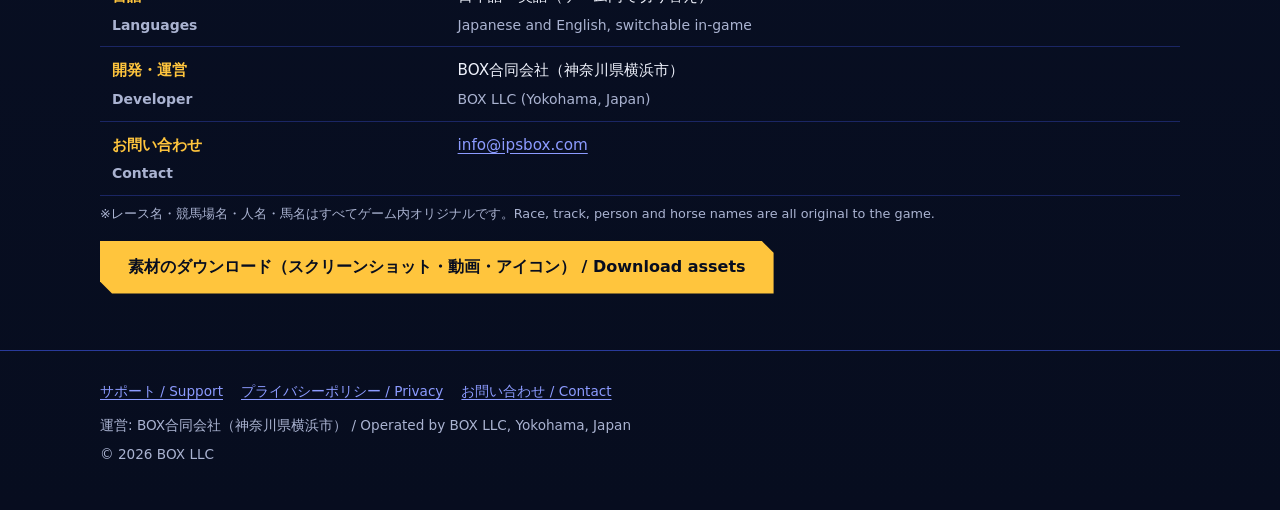
==== commit 50d25771: "Android 版の発売を公式サイトに反映する（Google Play のボタン・対応機種・発売日） 小川さん OK（2026-11-20）。トップの発売中の欄に Google Play のボタンを足" ====
--- a/index.html
+++ b/index.html
@@ -4,7 +4,7 @@
 <meta charset="utf-8">
 <meta name="viewport" content="width=device-width, initial-scale=1">
 <title>JockeyBox - 競馬ジョッキーキャリアゲーム｜新人騎手から頂点へ。</title>
-<meta name="description" content="追う、抑える、ムチを入れる。騎手の判断と駆け引きをそのまま味わう3D競馬ジョッキーゲーム「JockeyBox」。中央・地方、そして海外へ。iPhone・iPad・Mac対応。">
+<meta name="description" content="追う、抑える、ムチを入れる。騎手の判断と駆け引きをそのまま味わう3D競馬ジョッキーゲーム「JockeyBox」。中央・地方、そして海外へ。iPhone・iPad・Mac・Android対応。">
 <link rel="canonical" href="https://ipsbox-io.github.io/jockeybox-pages/">
 <meta name="theme-color" content="#070d1f">
 <link rel="icon" href="assets/icons/favicon.svg" type="image/svg+xml">
@@ -12,7 +12,7 @@
 <meta property="og:type" content="website">
 <meta property="og:site_name" content="JockeyBox">
 <meta property="og:title" content="JockeyBox - 新人騎手から、頂点へ。">
-<meta property="og:description" content="追う、抑える、ムチを入れる。騎手の判断と駆け引きをそのまま味わう3D競馬ジョッキーゲーム。iPhone・iPad・Mac対応。">
+<meta property="og:description" content="追う、抑える、ムチを入れる。騎手の判断と駆け引きをそのまま味わう3D競馬ジョッキーゲーム。iPhone・iPad・Mac・Android対応。">
 <meta property="og:url" content="https://ipsbox-io.github.io/jockeybox-pages/">
 <meta property="og:image" content="https://ipsbox-io.github.io/jockeybox-pages/assets/og/og-image.jpg">
 <meta property="og:image:width" content="1200">
@@ -126,9 +126,9 @@
     <div class="plate">
       <span class="status">OUT NOW</span>
       <h2 id="preorder-title">発売中<span class="en">Out now</span></h2>
-      <p>JockeyBoxは、2026年11月7日（土）に発売しました。App Storeで配信中です。価格は980円（税込・発売記念価格）で、iPhone・iPad・Macで遊べます。</p>
-      <p class="en" lang="en">JockeyBox is out now on the App Store. ¥980 launch price in Japan, US$5.99 on the US App Store (prices vary by region). Available on iPhone, iPad and Mac.</p>
-      <p><a class="btn" href="https://apps.apple.com/jp/app/id6821326318">App Storeで見る / View on the App Store</a></p>
+      <p>JockeyBoxは、<span class="nw">2026年11月7日（土）</span>にApp Storeで、<span class="nw">11月20日（金）</span>にGoogle Playで発売しました。価格は<span class="nw">980円（税込・発売記念価格）</span>で、iPhone・iPad・Mac・Androidで遊べます。</p>
+      <p class="en" lang="en">JockeyBox is out now on the App Store and Google Play. ¥980 launch price in Japan, US$5.99 on the US App Store (prices vary by region). Available on iPhone, iPad, Mac and Android.</p>
+      <p class="btn-row"><a class="btn" href="https://apps.apple.com/jp/app/id6821326318">App Storeで見る / View on the App Store</a> <a class="btn" href="https://play.google.com/store/apps/details?id=com.ipsbox.jockeybox">Google Playで見る / Get it on Google Play</a></p>
     </div>
   </div>
 </section>
@@ -146,7 +146,7 @@
           <tr><th scope="row">タイトル<span class="en" lang="en">Title</span></th><td>JockeyBox - 競馬ジョッキーキャリアゲーム<span class="en" lang="en">JockeyBox: Horse Racing Career</span></td></tr>
           <tr><th scope="row">キャッチコピー<span class="en" lang="en">Tagline</span></th><td>新人騎手から頂点へ。3Dレース<span class="en" lang="en">Ride from rookie to champion</span></td></tr>
           <tr><th scope="row">ジャンル<span class="en" lang="en">Genre</span></th><td>3D競馬ジョッキーゲーム（騎手のキャリア・レース）<span class="en" lang="en">3D horse racing / jockey career</span></td></tr>
-          <tr><th scope="row">対応機種<span class="en" lang="en">Platforms</span></th><td>iPhone・iPad（iOS 18以降）、Appleシリコン搭載のMac<span class="en" lang="en">iPhone and iPad (iOS 18 or later), Mac with Apple silicon</span></td></tr>
+          <tr><th scope="row">対応機種<span class="en" lang="en">Platforms</span></th><td>iPhone・iPad（iOS 18以降）、Appleシリコン搭載のMac、Android（13以降）<span class="en" lang="en">iPhone and iPad (iOS 18 or later), Mac with Apple silicon, Android (13 or later)</span></td></tr>
           <tr><th scope="row">言語<span class="en" lang="en">Languages</span></th><td>日本語・英語（ゲーム内で切り替え）<span class="en" lang="en">Japanese and English, switchable in-game</span></td></tr>
           <tr><th scope="row">開発・運営<span class="en" lang="en">Developer</span></th><td>BOX合同会社（神奈川県横浜市）<span class="en" lang="en">BOX LLC (Yokohama, Japan)</span></td></tr>
           <tr><th scope="row">お問い合わせ<span class="en" lang="en">Contact</span></th><td><a href="mailto:info@ipsbox.com">info@ipsbox.com</a></td></tr>
--- a/assets/css/site.css
+++ b/assets/css/site.css
@@ -166,3 +166,5 @@
 .site-footer p { margin: 4px 0; }
 
 @media (prefers-reduced-motion: reduce) { html { scroll-behavior: auto; } }
+.btn-row { display: flex; flex-wrap: wrap; gap: 12px; }
+.nw { white-space: nowrap; }
